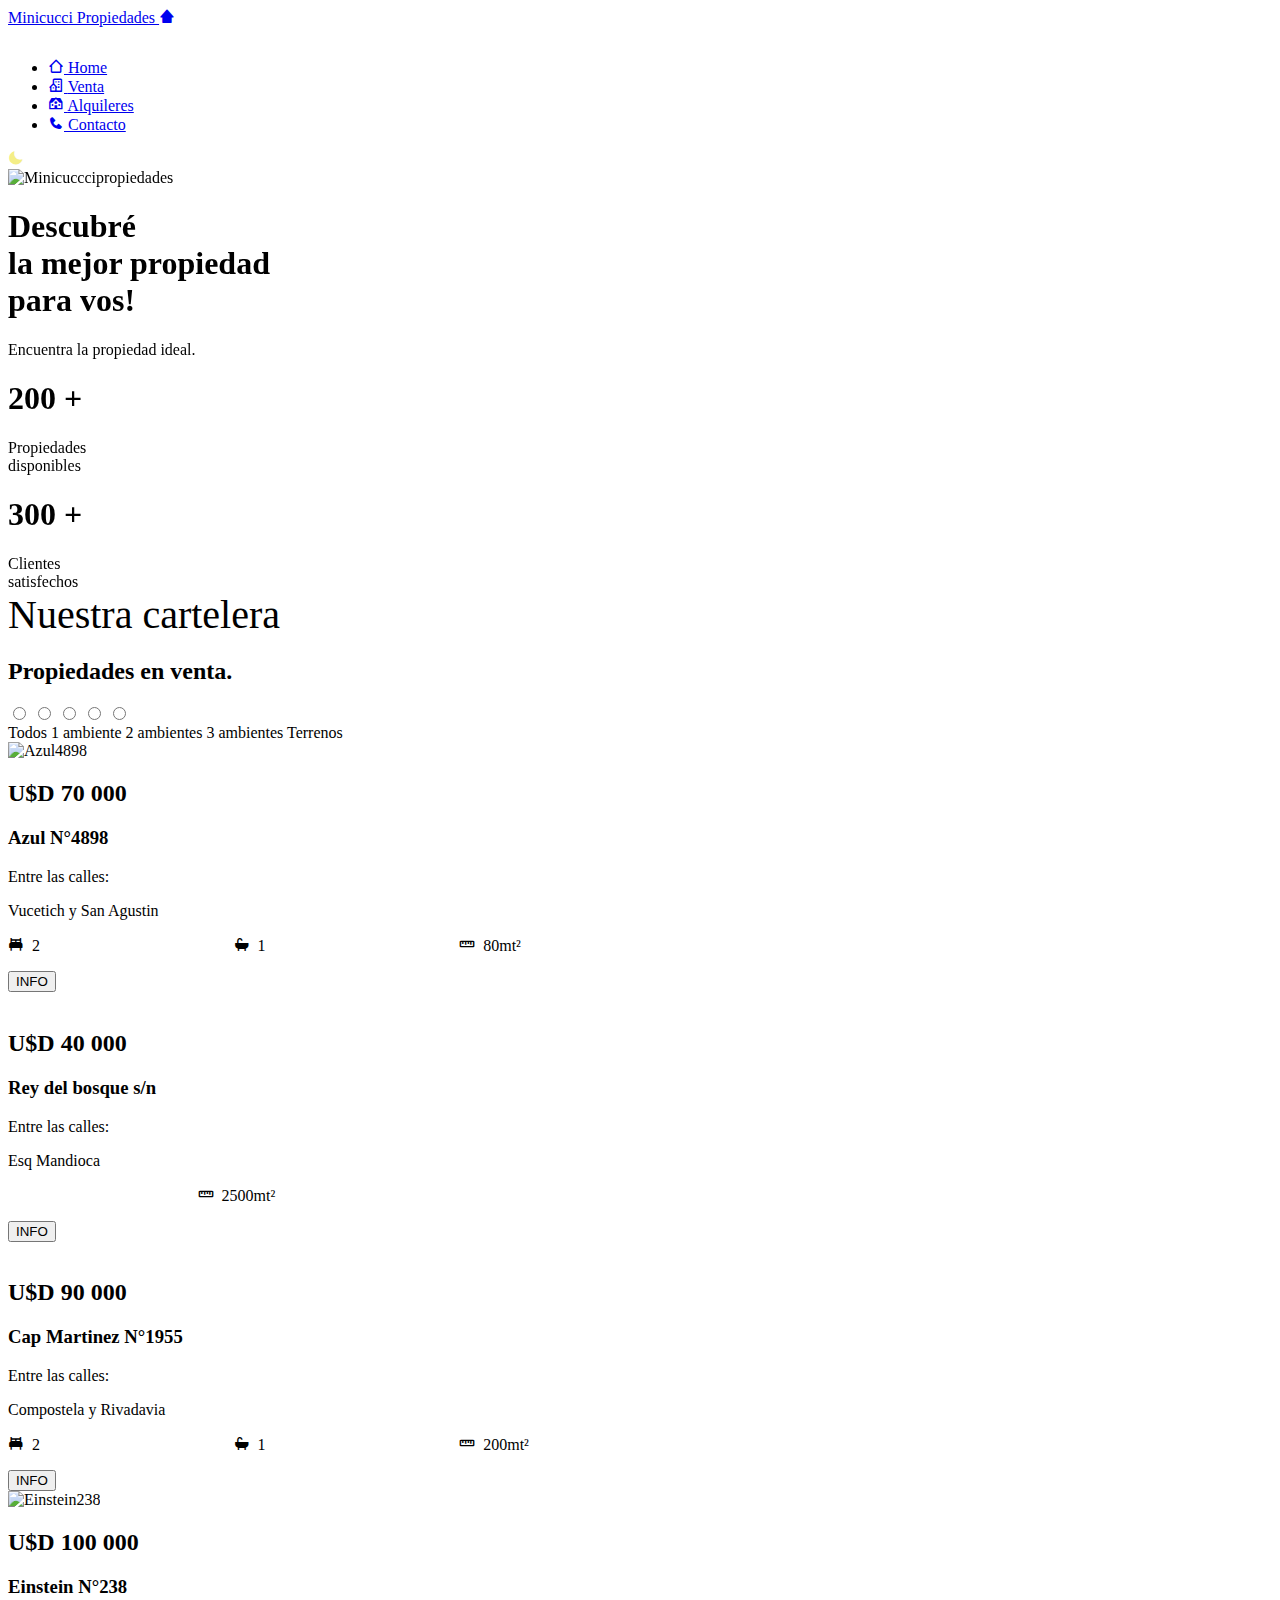
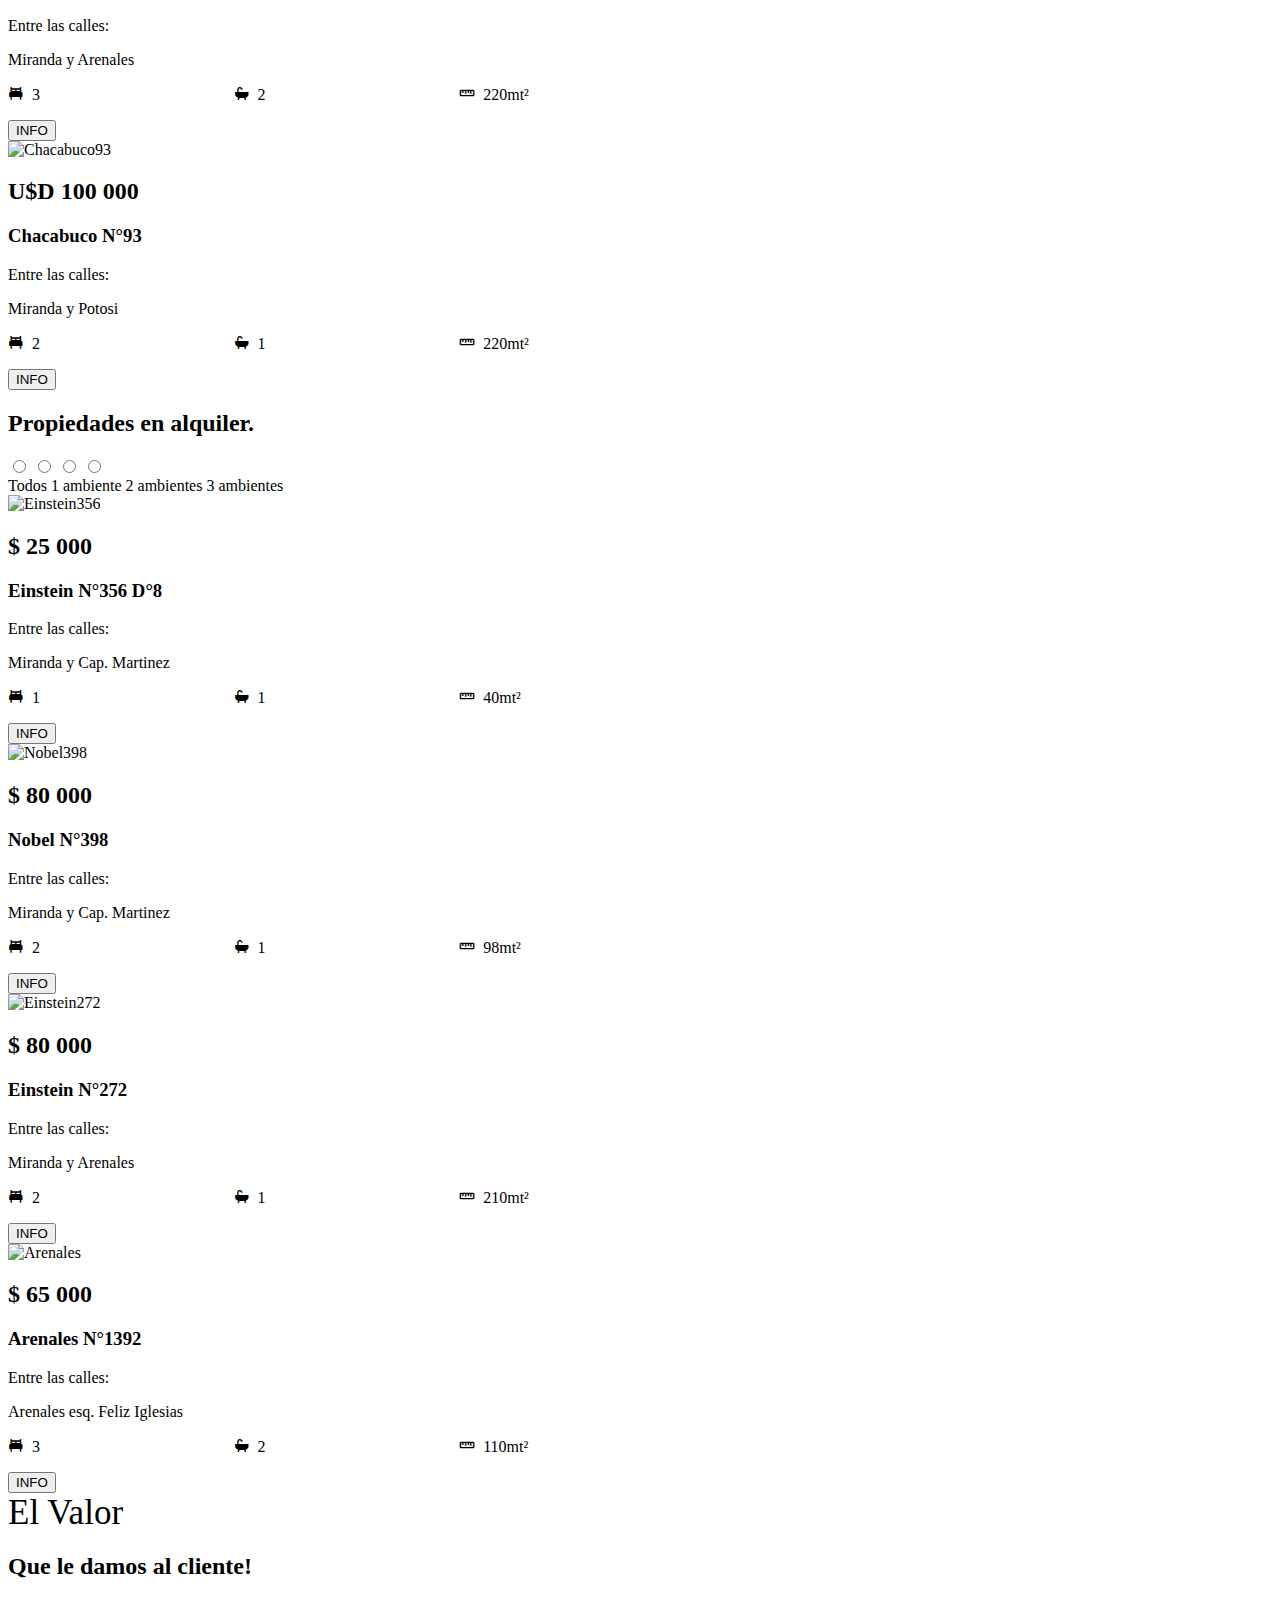
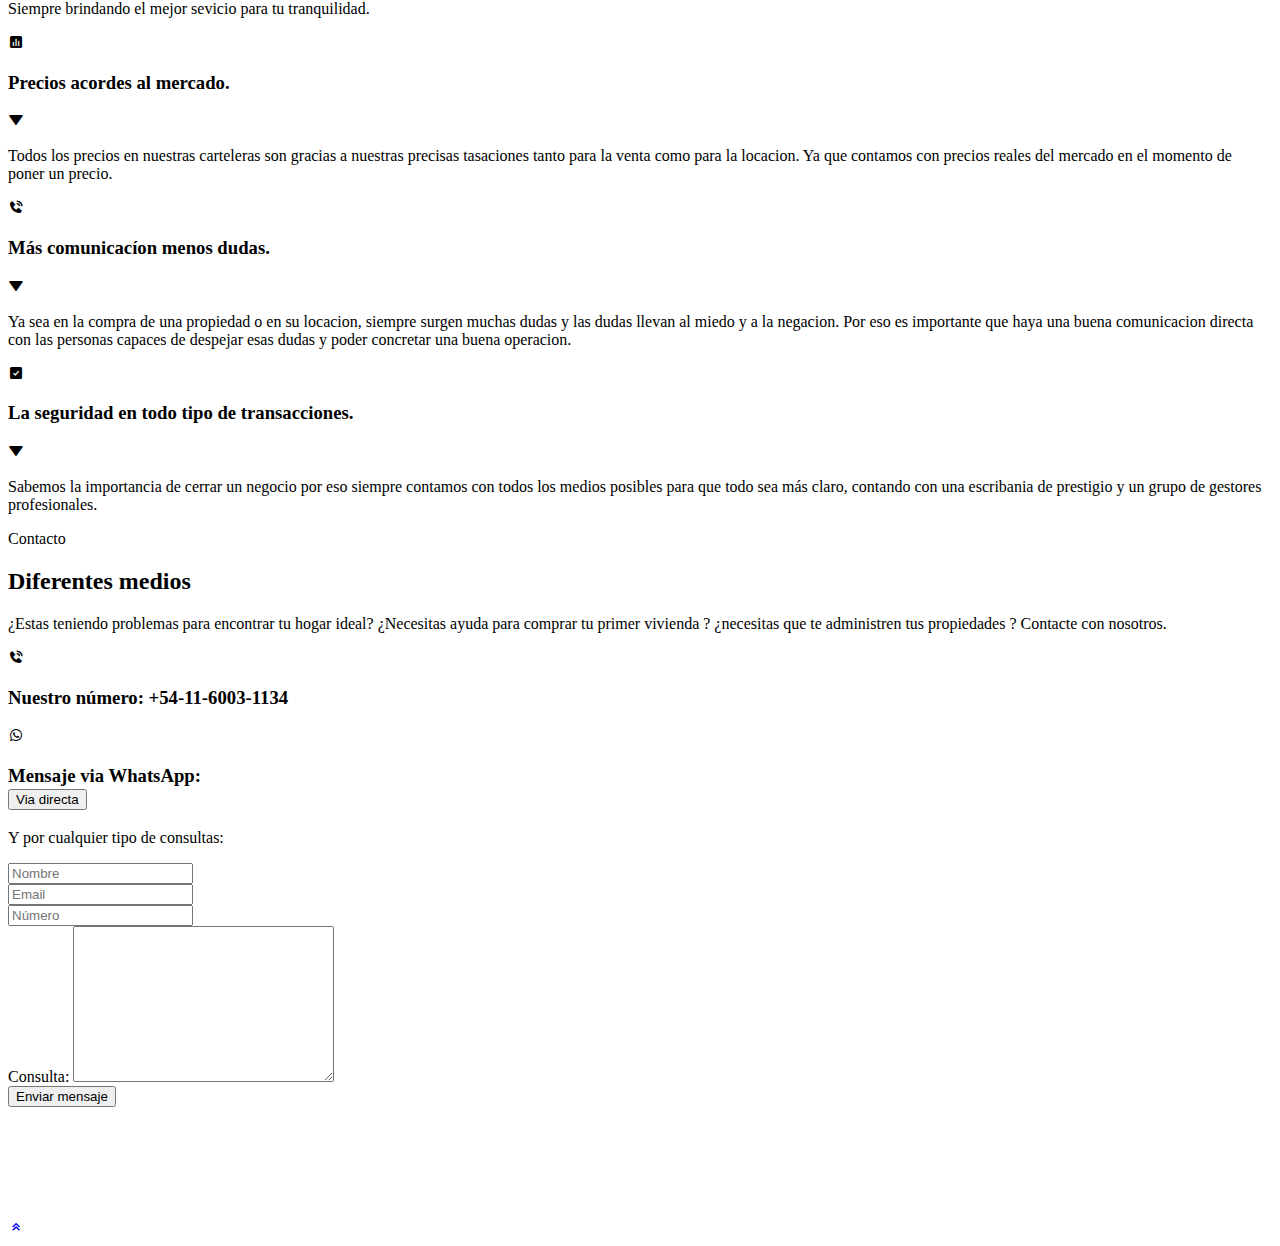
==== Minicucci Prop - WEB/assets/index.html @ b34cc7c4 "Elimanando archivos" ====
<!DOCTYPE html>
<html lang="en">

<head>
    <meta charset="UTF-8">
    <meta name="viewport" content="width=device-width, initial-scale=1.0">
    <link href="https://cdn.jsdelivr.net/npm/bootstrap@5.2.0/dist/css/bootstrap.min.css" rel="stylesheet"
        integrity="sha384-gH2yIJqKdNHPEq0n4Mqa/HGKIhSkIHeL5AyhkYV8i59U5AR6csBvApHHNl/vI1Bx" crossorigin="anonymous">
    <link rel="shortcut icon" href="img/favicon1.png" type="image/x-icon">
    <link href='https://unpkg.com/boxicons@2.1.2/css/boxicons.min.css' rel='stylesheet'>
    <link rel="stylesheet" href="/css/swiper-bundle.min.css">
    <link rel="stylesheet" href="/css/styles.css">
    <title>Minicucci Prop.</title>
    <link rel="stylesheet" href="/css/bootstrap.min.css">
    <script src="https://ajax.googleapis.com/ajax/libs/jquery/3.3.1/jquery.min.js"></script>
    <script src="https://cdnjs.cloudflare.com/ajax/libs/popper.js/1.14.6/umd/popper.min.js"></script>
    <script src="https://maxcdn.bootstrapcdn.com/bootstrap/4.2.1/js/bootstrap.min.js"></script>

</head>

<body>
    <div id="fb-root"></div>
    <script async defer crossorigin="anonymous" src="https://connect.facebook.net/es_ES/sdk.js#xfbml=1&version=v14.0"
        nonce="ntwF48kc"></script>


    <!--==================== HEADER ====================-->
    <header class="header" id="header">
        <nav class="nav container">
            <a href="#" class="nav__logo">
                Minicucci Propiedades <i class='bx bxs-home-alt-2'></i>
            </a>

            <div class="nav__menu">
                <ul class="nav__list" style="padding-top: 15px;">
                    <li class="nav__item">
                        <a href="#home" class="nav__link active-link">
                            <i class='bx bx-home-alt-2'></i>
                            <span>Home</span>
                        </a>
                    </li>
                    <li class="nav__item">
                        <a href="#venta" class="nav__link">
                            <i class='bx bx-building-house'></i>
                            <span>Venta</span>
                        </a>
                    </li>
                    <li class="nav__item">
                        <a href="#alq" class="nav__link">
                            <i class='bx bxs-institution'></i>
                            <span>Alquileres</span>
                        </a>
                    </li>
                    <li class="nav__item">
                        <a href="#contact" class="nav__link">
                            <i class='bx bxs-phone'></i>
                            <span>Contacto</span>
                        </a>
                    </li>
                </ul>
            </div>
            <i class='bx bxs-moon change-theme' style='color:#f4ee87' id="theme-button"></i>
        </nav>

    </header>

    <main class="main">
        <!--==================== HOME ====================-->
        <section class="home section" id="home">
            <div class="home__container container grid">

                <div class="home__data">
                    <div class="home__images" style="top: 14,5%; left: 11%">

                        <div class="home__imge">
                            <img src="/img/NEM1.png" width="400px" alt="Minicucccipropiedades">
                        </div>
                    </div>
                    <h1 class="home__title">
                        Descubré <br> la mejor propiedad <br> para <span>vos</span>!
                    </h1>
                    <p class="home__description">
                        Encuentra la propiedad ideal.
                    </p>


                    <div class="home__value">
                        <div>
                            <h1 class="home__value-number">
                                200 <span>+</span>
                            </h1>
                            <span class="home__value-description">
                                Propiedades <br> disponibles
                            </span>
                        </div>
                        <div>
                            <h1 class="home__value-number">
                                300 <span>+</span>
                            </h1>
                            <span class="home__value-description">
                                Clientes <br> satisfechos
                            </span>

                        </div>
                    </div>
                </div>


            </div>
        </section>


        <section class="popular section" id="venta">
            <div class="container">
                <span class="section__subtitle" style="font-size: 40px"> Nuestra cartelera</span>
                <h2 class="section__title">
                    Propiedades en venta<span>.</span>
                </h2>

                <div class="venta-post">
                    <input type="radio" id="TODOS" name="categorias" value="TODOS">
                    <input type="radio" id="1amb" name="categorias" value="1ambiente">
                    <input type="radio" id="2amb" name="categorias" value="2ambientes">
                    <input type="radio" id="3amb" name="categorias" value="3ambientes">
                    <input type="radio" id="terrenos" name="categorias" value="terrenos">

                    <div class="venta-category">
                        <label class="btn-label" for="TODOS">Todos</label>
                        <label class="btn-label" for="1amb">1 ambiente</label>
                        <label class="btn-label" for="2amb">2 ambientes</label>
                        <label class="btn-label" for="3amb">3 ambientes</label>
                        <label class="btn-label" for="terrenos">Terrenos</label>
                    </div>


                    <div class="venta">

                        <div class="post" data-category="3amb">

                            <img src="/img/Ventas/Carlos duplex/Carlos - frontal.jpeg" class="popular__img"
                                alt="Azul4898">

                            <div class="popular__data">


                                <h2 class="popular__price">
                                    <span>U$D</span> 70 000
                                </h2>
                                <h3 class="popular__title">
                                    Azul N°4898
                                </h3>
                                <p>Entre las calles:</p>
                                <p> Vucetich y San Agustin
                                </p>
                                <p><i class='bx bxs-bed'> 2</i>
                                    <i class='bx bxs-bath' style="margin-left: 15%"> 1</i>
                                    <i class='bx bx-ruler' style="margin-left: 15%"> 80mt²</i>
                                </p>
                                <a href="Azul4898.html"><button>INFO</button></a>
                            </div>
                        </div>

                        <div class="post" data-category="terrenos">

                            <img src="/img/Ventas/Terreno.png" class="popular__img" alt="">

                            <div class="popular__data">


                                <h2 class="popular__price">
                                    <span>U$D</span> 40 000
                                </h2>
                                <h3 class="popular__title">
                                    Rey del bosque s/n
                                </h3>
                                <p>Entre las calles:</p>
                                <p> Esq Mandioca</p>
                                <p>
                                    <i class='bx bx-ruler' style="margin-left: 15%"> 2500mt²</i>
                                </p>
                                <a href="Terreno.html"><button>INFO</button></a>
                            </div>

                        </div>

                        <div class="post" data-category="3amb">

                            <img src="/img/Ventas/Casa fd/propiedadfd.jpeg" class="popular__img" alt="">

                            <div class="popular__data">


                                <h2 class="popular__price">
                                    <span>U$D</span> 90 000
                                </h2>
                                <h3 class="popular__title">
                                    Cap Martinez N°1955
                                </h3>
                                <p>Entre las calles:</p>
                                <p>Compostela y Rivadavia</p>
                                <p><i class='bx bxs-bed'> 2</i>
                                    <i class='bx bxs-bath' style="margin-left: 15%"> 1</i>
                                    <i class='bx bx-ruler' style="margin-left: 15%"> 200mt²</i>
                                </p>
                                <a href="Martinez1955.html"><button>INFO</button></a>
                            </div>

                        </div>

                        <div class="post" data-category="3amb">

                            <img src="/img/Ventas/Casa Scicilliano/Casa Einst - frontal.jpeg" class="popular__img"
                                alt="Einstein238">

                            <div class="popular__data">


                                <h2 class="popular__price">
                                    <span>U$D</span> 100 000
                                </h2>
                                <h3 class="popular__title">
                                    Einstein N°238
                                </h3>
                                <p>Entre las calles:</p>
                                <p>Miranda y Arenales </p>
                                <p><i class='bx bxs-bed'> 3</i>
                                    <i class='bx bxs-bath' style="margin-left: 15%"> 2</i>
                                    <i class='bx bx-ruler' style="margin-left: 15%"> 220mt²</i>
                                </p>
                                <a href="Einstein238.html"><button>INFO</button></a>
                            </div>
                        </div>

                        <div class="post" data-category="3amb">

                            <img src="/img/Ventas/Niqui casa - copia/niqifrente.jpg" class="popular__img"
                                alt="Chacabuco93">

                            <div class="popular__data">


                                <h2 class="popular__price">
                                    <span>U$D</span> 100 000
                                </h2>
                                <h3 class="popular__title">
                                    Chacabuco N°93
                                </h3>
                                <p>Entre las calles:</p>
                                <p>Miranda y Potosi</p>
                                <p><i class='bx bxs-bed'> 2</i>
                                    <i class='bx bxs-bath' style="margin-left: 15%"> 1</i>
                                    <i class='bx bx-ruler' style="margin-left: 15%"> 220mt²</i>
                                </p>
                                <a href="Chacabuco93.html"><button>INFO</button></a>
                            </div>

                        </div>
                    </div>
        </section>

        <section class="popular section" id="alq">
            <div class="container">
                <h2 class="section__title">
                    Propiedades en alquiler<span>.</span>
                </h2>

                <div class="alquiler-post">
                    <input type="radio" id="ALL" name="categorias" value="ALL">
                    <input type="radio" id="1amba" name="categorias" value="1ambientea">
                    <input type="radio" id="2amba" name="categorias" value="2ambientesa">
                    <input type="radio" id="3amba" name="categorias" value="3ambientesa">

                    <div class="alquiler-category">
                        <label class="btn-label" for="ALL">Todos</label>
                        <label class="btn-label" for="1amba">1 ambiente</label>
                        <label class="btn-label" for="2amba">2 ambientes</label>
                        <label class="btn-label" for="3amba">3 ambientes</label>
                    </div>


                    <div class="alquiler">

                        <div class="post" data-category="2amba">

                            <img src="/img/Alquileres/Dept hugo/Frontal.jpeg" class="popular__img" alt="Einstein356">

                            <div class="popular__data">

                                <h2 class="popular__price">
                                    <span>$</span> 25 000
                                </h2>
                                <h3 class="popular__title">
                                    Einstein N°356 D°8
                                </h3>
                                <p>Entre las calles:</p>
                                <p>Miranda y Cap. Martinez
                                </p>
                                <p><i class='bx bxs-bed'> 1</i>
                                    <i class='bx bxs-bath' style="margin-left: 15%"> 1</i>
                                    <i class='bx bx-ruler' style="margin-left: 15%"> 40mt²</i>
                                </p>
                                <a href="Einstein3569.html"><button>INFO</button></a>
                            </div>
                        </div>

                        <div class="post" data-category="3amba">

                            <img src="/img/Alquileres/Casa abuelo/Casa abuelo - patio1.jpeg" class="popular__img"
                                alt="Nobel398">

                            <div class="popular__data">


                                <h2 class="popular__price">
                                    <span>$</span> 80 000
                                </h2>
                                <h3 class="popular__title">
                                    Nobel N°398
                                </h3>
                                <p>Entre las calles:</p>
                                <p>Miranda y Cap. Martinez
                                </p>
                                <p><i class='bx bxs-bed'> 2</i>
                                    <i class='bx bxs-bath' style="margin-left: 15%"> 1</i>
                                    <i class='bx bx-ruler' style="margin-left: 15%"> 98mt²</i>
                                </p>
                                <a href="Nobel398.html"><button>INFO</button></a>
                            </div>

                        </div>

                        <div class="post" data-category="3amba">

                            <img src="/img/Alquileres/Casa Magda/Frontal.jpeg" class="popular__img" alt="Einstein272">

                            <div class="popular__data">


                                <h2 class="popular__price">
                                    <span>$</span> 80 000
                                </h2>
                                <h3 class="popular__title">
                                    Einstein N°272
                                </h3>
                                <p>Entre las calles:</p>
                                <p>Miranda y Arenales
                                </p>
                                <p><i class='bx bxs-bed'> 2</i>
                                    <i class='bx bxs-bath' style="margin-left: 15%"> 1</i>
                                    <i class='bx bx-ruler' style="margin-left: 15%"> 210mt²</i>
                                </p>
                                <a href="Einstein272.html"><button>INFO</button></a>
                            </div>
                        </div>

                        <div class="post" data-category="3amba">

                            <img src="/img/Alquileres/Casa Arenales/casa arenales - frontal.jpeg" class="popular__img"
                                alt="Arenales">

                            <div class="popular__data">


                                <h2 class="popular__price">
                                    <span>$</span> 65 000
                                </h2>
                                <h3 class="popular__title">
                                    Arenales N°1392
                                </h3>
                                <p>Entre las calles:</p>
                                <p>Arenales esq. Feliz Iglesias
                                </p>
                                <p><i class='bx bxs-bed'> 3</i>
                                    <i class='bx bxs-bath' style="margin-left: 15%"> 2</i>
                                    <i class='bx bx-ruler' style="margin-left: 15%"> 110mt²</i>
                                </p>
                                <a href="Arenales1398.html"><button>INFO</button></a>
                            </div>

                        </div>
                    </div>
                    <!--==================== VALUE ====================-->
                    <section class="value section" id="value">
                        <div class="value__container container grid">
                            <div class="value__content">
                                <div class="value_data">
                                    <span class="section__subtitle" style="font-size: 35px">El Valor</span>
                                    <h2 class="section__title">
                                        Que le damos al cliente<span>!</span>
                                    </h2>
                                    <p class="value__description">
                                        Siempre brindando el mejor sevicio para tu tranquilidad.
                                    </p>
                                </div>


                                <div class="value__accordion">
                                    <div class="value__accordion-item">
                                        <header class="value__accordion-header">
                                            <i class='bx bxs-bar-chart-square value__accordion-icon'></i>
                                            <h3 class="value__accordion-title">
                                                Precios acordes al mercado.
                                            </h3>
                                            <div class="value__accordion-arrow">
                                                <i class='bx bxs-down-arrow'></i>
                                            </div>
                                        </header>
                                        <div class="value__accordion-content">
                                            <p class="value__accordion-description">
                                                Todos los precios en nuestras carteleras son gracias a
                                                nuestras precisas
                                                tasaciones
                                                tanto para la venta como para la locacion.
                                                Ya que contamos con precios reales del mercado en el momento
                                                de poner un
                                                precio.
                                            </p>
                                        </div>
                                    </div>



                                    <div class="value__accordion-item">
                                        <header class="value__accordion-header">
                                            <i class='bx bxs-phone-call value__accordion-icon'></i>
                                            <h3 class="value__accordion-title">
                                                Más comunicacíon menos dudas.
                                            </h3>
                                            <div class="value__accordion-arrow">
                                                <i class='bx bxs-down-arrow'></i>
                                            </div>
                                        </header>
                                        <div class="value__accordion-content">
                                            <p class="value__accordion-description">
                                                Ya sea en la compra de una propiedad o en su locacion,
                                                siempre surgen muchas dudas y las dudas llevan al miedo y a
                                                la negacion.
                                                Por eso es importante que haya una buena comunicacion
                                                directa con las
                                                personas
                                                capaces
                                                de despejar esas dudas y poder concretar una buena
                                                operacion.
                                            </p>
                                        </div>
                                    </div>



                                    <div class="value__accordion-item">
                                        <header class="value__accordion-header">
                                            <i class='bx bxs-check-square value__accordion-icon'></i>
                                            <h3 class="value__accordion-title">
                                                La seguridad en todo tipo de transacciones.
                                            </h3>
                                            <div class="value__accordion-arrow">
                                                <i class='bx bxs-down-arrow'></i>
                                            </div>
                                        </header>
                                        <div class="value__accordion-content">
                                            <p class="value__accordion-description">
                                                Sabemos la importancia de cerrar un negocio por eso siempre
                                                contamos
                                                con todos los medios posibles para que todo sea más claro,
                                                contando con
                                                una
                                                escribania de prestigio y un grupo de gestores
                                                profesionales.
                                            </p>
                                        </div>
                                    </div>
                                </div>
                            </div>
                        </div>
                </div>
        </section>


        <!--==================== CONTACTO ====================-->
        <section class="contact section" id="contact">
            <div class="contact__container container grid">
                <div class="contact__content">
                    <div class="contact__data">
                        <span class="section__subtitle">Contacto</span>
                        <h2 class="section__title">
                            Diferentes medios
                        </h2>
                        <p class="contact_description">
                            ¿Estas teniendo problemas para encontrar tu hogar ideal?
                            ¿Necesitas ayuda para comprar tu primer vivienda ?
                            ¿necesitas que te administren tus propiedades ?
                            <span class="contactus">Contacte con nosotros.</span>
                        </p>
                    </div>

                    <div class="contact__card-box">
                        <div class="contact__card-info">
                            <i class='bx bxs-phone-call'></i>

                            <h3 class="contact__card-title">
                                Nuestro número: +54-11-6003-1134
                            </h3>
                            </p>
                            <i class='bx bxl-whatsapp'></i>

                            <h3 class="contact__card-title">
                                Mensaje via WhatsApp:
                                <form action="https://chatwith.io/es/s/minicucci-propiedades">
                                    <input type="submit" value="Via directa" class="contact__card-wzp" />
                                </form>
                            </h3>

                        </div>


                        <div class="container py-5">
                            <p>Y por cualquier tipo de consultas:</p>

                            <div class="row py-5">
                                <div class="col-lg-8">
                                    <form action="https://formsubmit.co/nicolasminicucci@hotmail.com" method="POST"
                                        id="my_form" />
                                    <div class="row">
                                        <div class="col-lg-4">
                                            <input type="text" placeholder="Nombre" name="nombre"
                                                class="form-control bg-light " required
                                                aria-label="Sizing example input"
                                                aria-describedby="inputGroup-sizing-sm">
                                        </div>
                                        <div class="col-lg-4">
                                            <input type="email" name="email" class="form-control bg-light"
                                                placeholder="Email" required aria-label="Sizing example input"
                                                aria-describedby="inputGroup-sizing-sm">
                                        </div>
                                        <div class="col-lg-4">
                                            <input type="text" placeholder="Número" name="numero"
                                                class="form-control bg-light" required aria-label="Sizing example input"
                                                aria-describedby="inputGroup-sizing-sm">
                                        </div>
                                    </div>
                                    <div class="form-row py-3">
                                        <div class="col-lg-12">
                                            <label for="">Consulta:</label>
                                            <textarea name="textarea" class="form-control bg-light p-4" id="" cols="30"
                                                rows="10" required></textarea>
                                        </div>

                                    </div>
                                    <div class="form-row text-center justify-content-center">
                                        <button type="submit" id="nextStep" class="btn1 mt-5">Enviar
                                            mensaje</button>
                                    </div>
                                    <input type="hidden" name="_captcha" value="false">
                                    <input type="hidden" name="_next" value="http://127.0.0.1:5500/">
                                    </form>
                                </div>
                            </div>
                        </div>
                    </div>
                </div>
        </section>
        </section>
    </main>
    <!--==================== FOOTER ====================-->
    <footer class="footer section">
        <div class="footer__container container grid">
            <div>
                <a href="#" style="color: white" class="footer__logo">
                    Minicucccipropiedades <i class='bx bxs-home-alt-2'></i>
                </a>
                <p class="footer__description">
                    Nicolás Minicucci. C.S.M. N°2643 - José C. Paz - Einstein 245 D°1
                </p>
            </div>
            <div>
                <h3 class="footer__title" style="color: white">
                    Siguenos
                </h3>
                <div class="fb-like" data-href="https://www.facebook.com/Minicucccipropiedades" data-width="100"
                    data-layout="button" data-action="like" data-size="small" data-share="true"></div>
            </div>

        </div>
    </footer>


    <!--========== SCROLL UP ==========-->
    <a href="#" class="scrollup" id="scroll-up">
        <i class='bx bx-chevrons-up'></i>
    </a>
    <!--========== BOOTSTRAP ==========-->
    <script src="https://cdn.jsdelivr.net/npm/bootstrap@5.2.0/dist/js/bootstrap.bundle.min.js"
        integrity="sha384-A3rJD856KowSb7dwlZdYEkO39Gagi7vIsF0jrRAoQmDKKtQBHUuLZ9AsSv4jD4Xa"
        crossorigin="anonymous"></script>
    <script src="https://cdn.jsdelivr.net/npm/@popperjs/core@2.11.5/dist/umd/popper.min.js"
        integrity="sha384-Xe+8cL9oJa6tN/veChSP7q+mnSPaj5Bcu9mPX5F5xIGE0DVittaqT5lorf0EI7Vk"
        crossorigin="anonymous"></script>
    <script src="https://cdn.jsdelivr.net/npm/bootstrap@5.2.0/dist/js/bootstrap.min.js"
        integrity="sha384-ODmDIVzN+pFdexxHEHFBQH3/9/vQ9uori45z4JjnFsRydbmQbmL5t1tQ0culUzyK"
        crossorigin="anonymous"></script>
    <script src="https://cdn.jsdelivr.net/npm/swiper/swiper-bundle.min.js"></script>


    <!--=============== SCROLLREVEAL ===============-->
    <script src="js/scrollreveal.min.js"></script>

    <!--=============== SWIPER JS ===============-->
    <script src="/js/swiper-bundle.min.js"></script>

    <!--=============== MAIN JS ===============-->
    <script src="js/main.js"></script>

</body>

</html>
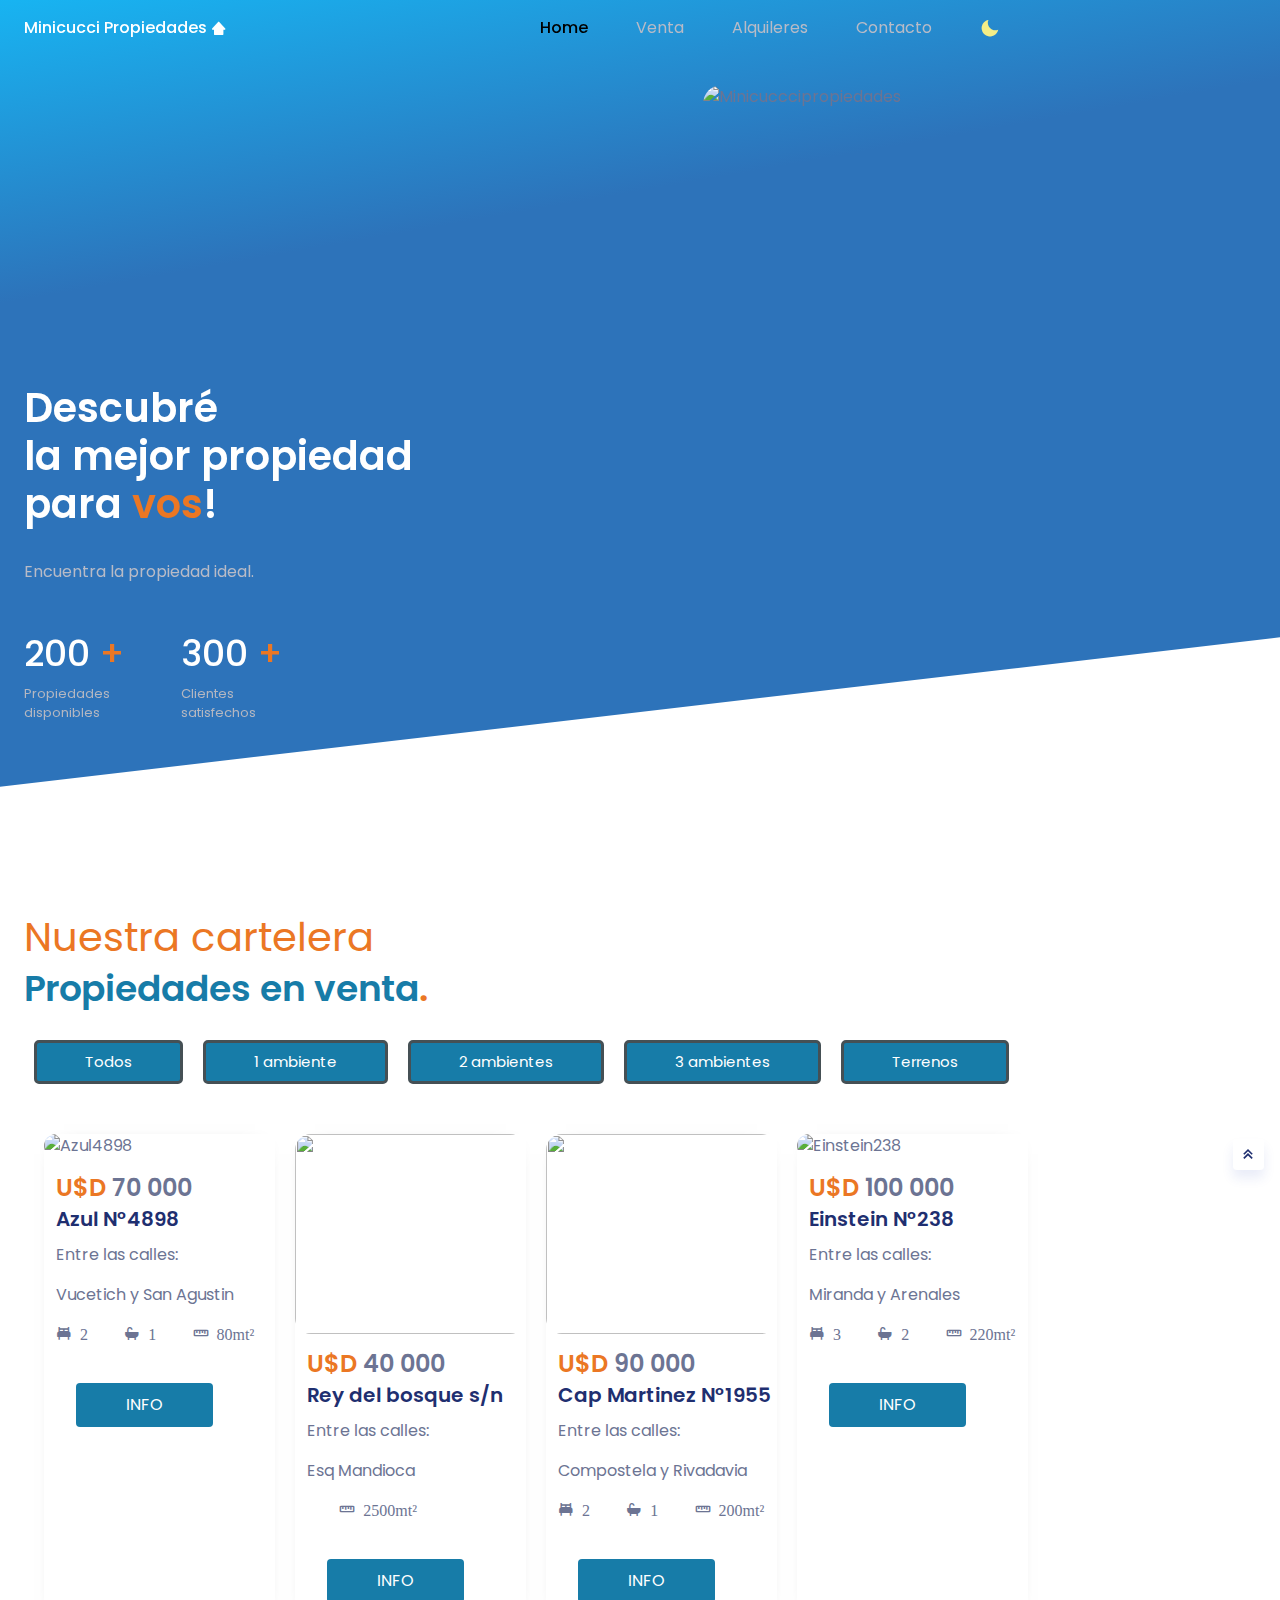
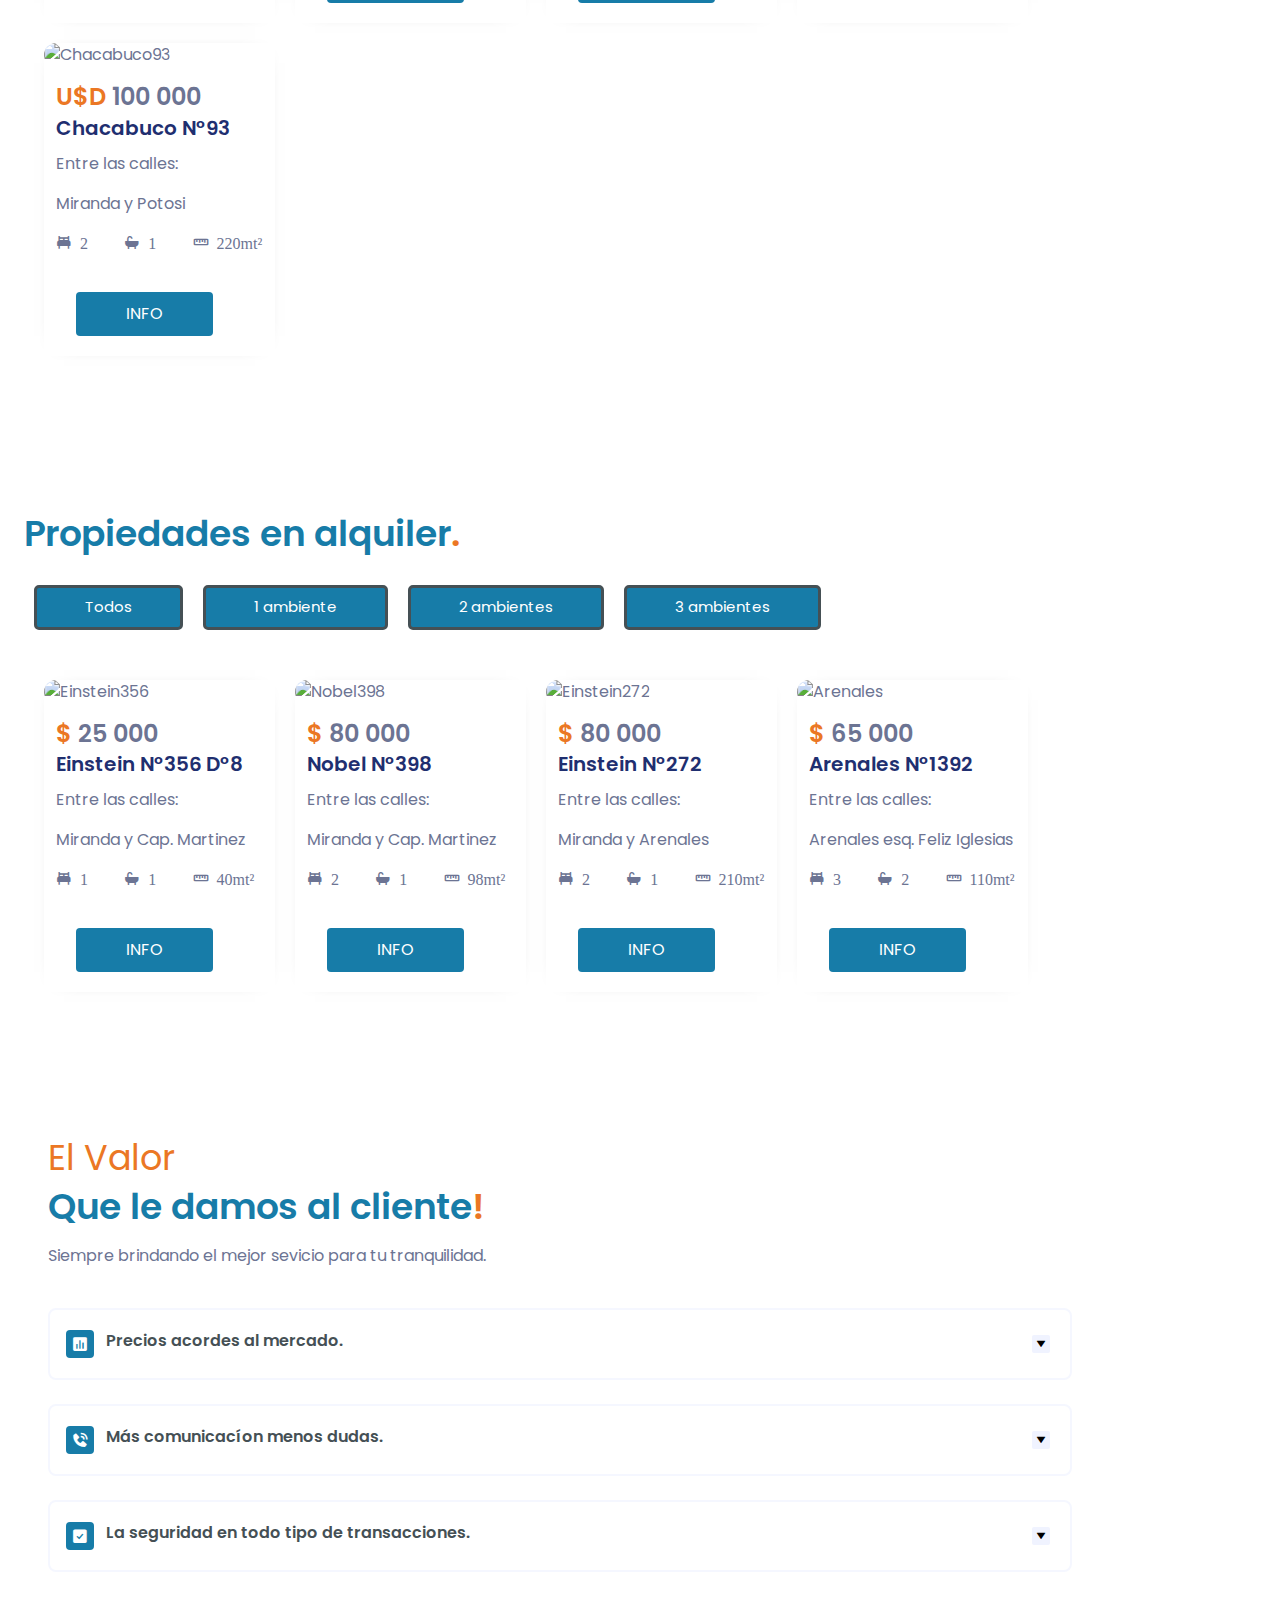
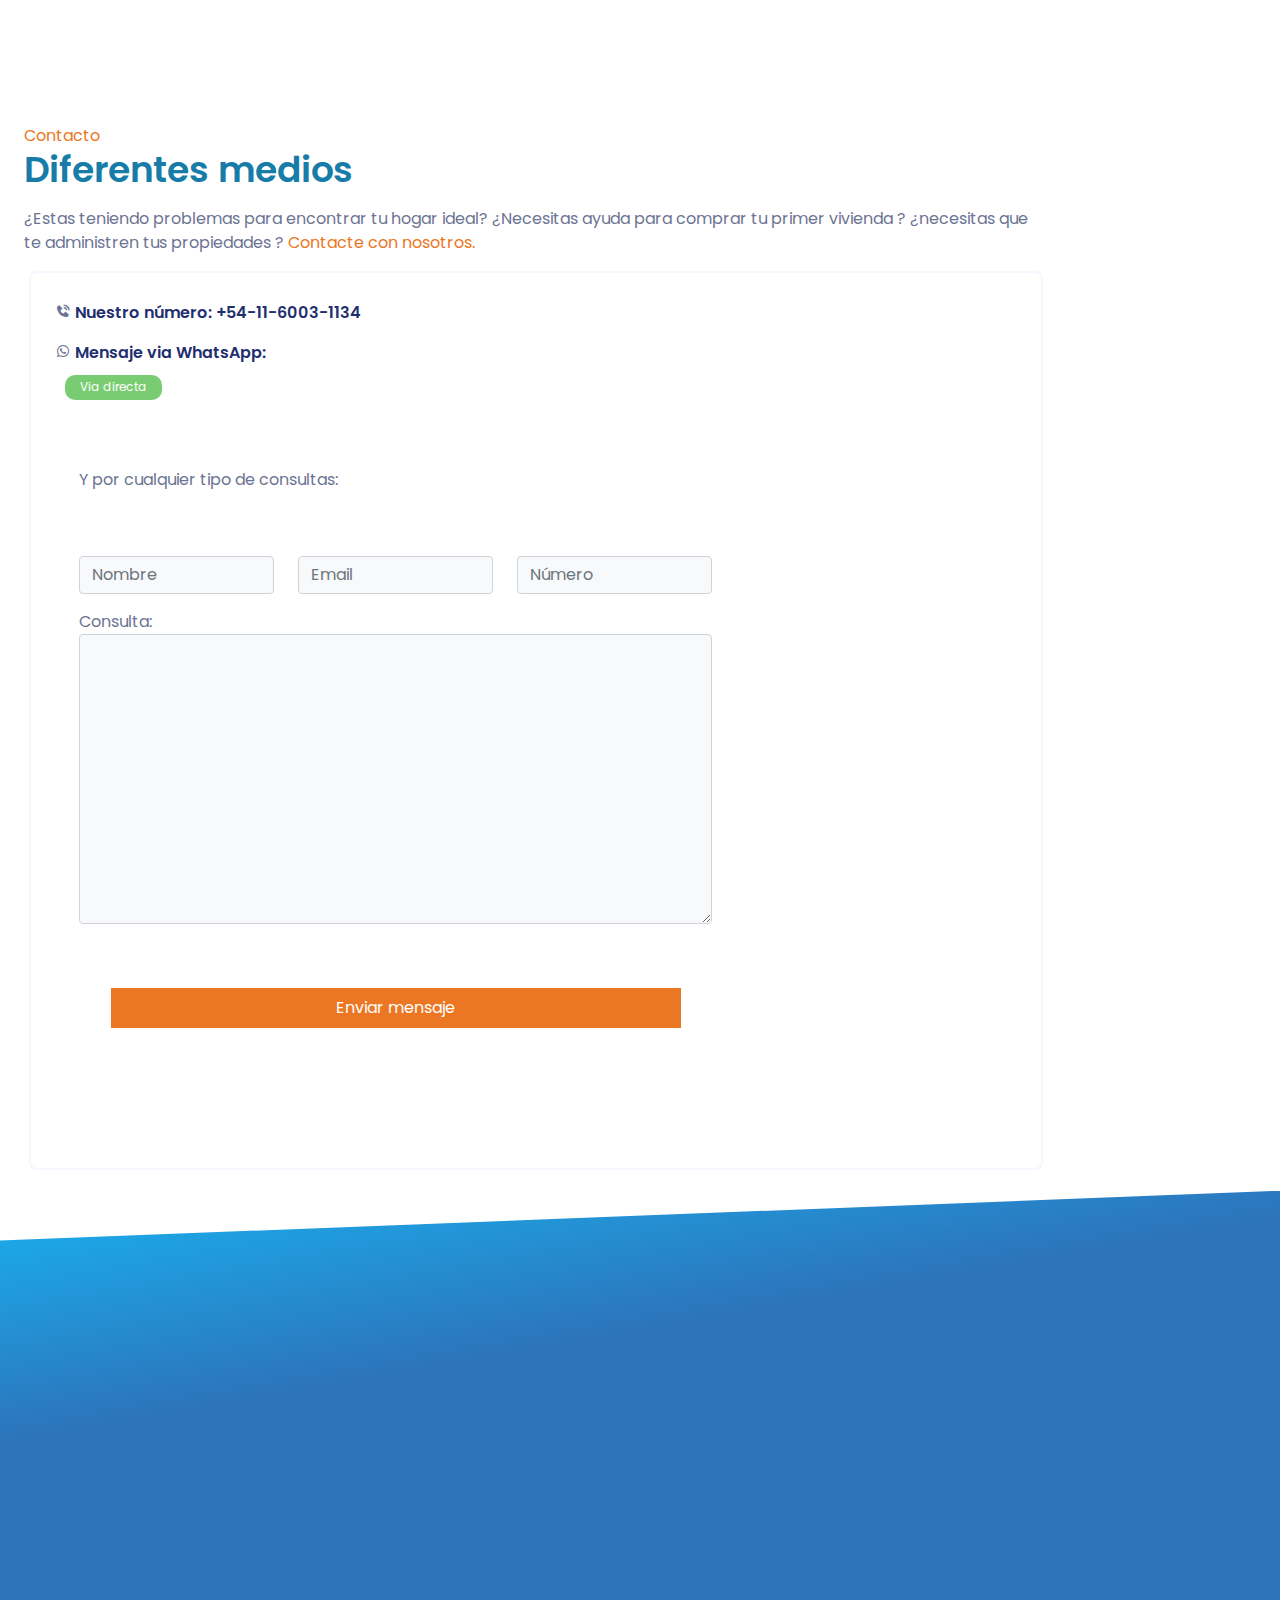
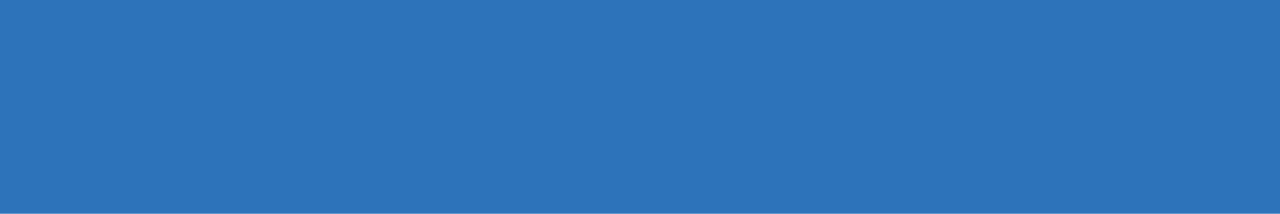
==== commit 9b45ca28: "Update index.html" ====
--- a/Minicucci Prop - WEB/assets/index.html
+++ b/Minicucci Prop - WEB/assets/index.html
@@ -8,10 +8,10 @@
         integrity="sha384-gH2yIJqKdNHPEq0n4Mqa/HGKIhSkIHeL5AyhkYV8i59U5AR6csBvApHHNl/vI1Bx" crossorigin="anonymous">
     <link rel="shortcut icon" href="img/favicon1.png" type="image/x-icon">
     <link href='https://unpkg.com/boxicons@2.1.2/css/boxicons.min.css' rel='stylesheet'>
-    <link rel="stylesheet" href="/css/swiper-bundle.min.css">
-    <link rel="stylesheet" href="/css/styles.css">
+    <link rel="stylesheet" href="../assets/css/swiper-bundle.min.css">
+    <link rel="stylesheet" href="../assets/css/styles.css">
     <title>Minicucci Prop.</title>
-    <link rel="stylesheet" href="/css/bootstrap.min.css">
+    <link rel="stylesheet" href="../assets/css/bootstrap.min.css">
     <script src="https://ajax.googleapis.com/ajax/libs/jquery/3.3.1/jquery.min.js"></script>
     <script src="https://cdnjs.cloudflare.com/ajax/libs/popper.js/1.14.6/umd/popper.min.js"></script>
     <script src="https://maxcdn.bootstrapcdn.com/bootstrap/4.2.1/js/bootstrap.min.js"></script>
@@ -612,4 +612,4 @@
 
 </body>
 
-</html>+</html>
--- a/Minicucci Prop - WEB/assets/css/styles.css
+++ b/Minicucci Prop - WEB/assets/css/styles.css
@@ -0,0 +1,1729 @@
+/*=============== GOOGLE FONTS ===============*/
+@import url("https://fonts.googleapis.com/css2?family=Poppins:wght@400;500;600&display=swap");
+link
+/*=============== VARIABLES CSS ===============*/
+:root {
+  --header-height: 3.5rem;
+
+  /*========== Colors ==========*/
+  /*Color mode HSL(hue, saturation, lightness)*/
+  --first-color: hsl(228, 66%, 53%);
+  --first-color-alt: hsl(228, 66%, 47%);
+  --first-color-light: hsl(228, 62%, 59%);
+  --first-color-lighten: hsl(228, 100%, 97%);
+  --second-color: hsl(25, 83%, 53%);
+  --title-color: hsl(228, 57%, 28%);
+  --text-color: hsl(228, 15%, 50%);
+  --text-color-light: hsl(228, 12%, 75%);
+  --border-color: hsl(228, 99%, 98%);
+  --body-color: #fff;
+  --container-color: #fff;
+
+  /*========== Font and typography ==========*/
+  /*.5rem = 8px | 1rem = 16px ...*/
+  --body-font: 'Poppins', sans-serif;
+  --biggest-font-size: 2.25rem;
+  --h1-font-size: 1.5rem;
+  --h2-font-size: 1.25rem;
+  --h3-font-size: 1rem;
+  --normal-font-size: .938rem;
+  --small-font-size: .813rem;
+  --smaller-font-size: .75rem;
+
+  /*========== Font weight ==========*/
+  --font-medium: 500;
+  --font-semi-bold: 600;
+
+  /*========== z index ==========*/
+  --z-tooltip: 10;
+  --z-fixed: 100;
+}
+
+/* Tipografia responsive */
+@media screen and (min-width: 1024px) {
+  :root {
+    --biggest-font-size: 4rem;
+    --h1-font-size: 2.25rem;
+    --h2-font-size: 1.5rem;
+    --h3-font-size: 1.25rem;
+    --normal-font-size: 1rem;
+    --small-font-size: .875rem;
+    --smaller-font-size: .813rem;
+  }
+}
+
+/*=============== BASE ===============*/
+* {
+  box-sizing: border-box;
+  padding: 0;
+  margin: 0;
+}
+
+html {
+  scroll-behavior: smooth;
+}
+
+body {
+  font-family: var(--body-font);
+  font-size: var(--normal-font-size);
+  background-color: var(--body-color);
+  color: var(--text-color);
+  transition: .3s; /* For animation dark mode */
+}
+
+h1, h2, h3 {
+  color: var(--title-color);
+  font-weight: var(--font-semi-bold);
+}
+
+ul {
+  list-style: none;
+}
+
+a {
+  text-decoration: none;
+}
+
+img {
+  max-width: 100%;
+  height: auto;
+}
+
+input,
+button {
+  font-family: var(--body-font);
+  outline: none;
+  border: none;
+}
+
+/*=============== THEME ===============*/
+.change-theme{
+  font-size: 1.25rem;
+  color: #fff;
+  cursor: pointer;
+  transition: .3s;
+}
+
+/*========== Variables Dark theme ==========*/
+body.dark-theme{
+  --first-color: hsl(228, 66%, 62%);
+  --second-color: hsl(25, 57%, 54%);
+  --title-color: hsl(228, 8%, 95%);
+  --text-color: hsl(228, 8%, 70%);
+  --border-color: hsl(228, 16%, 14%);
+  --body-color: hsl(228, 12%, 8%);
+  --container-color:  hsl(228, 16%, 12%);
+}
+
+/*=============== REUSABLE CSS CLASSES ===============*/
+.container {
+  max-width: 1024px;
+  margin-left: 1.5rem;
+  --bs-gutter-x: 0rem !important;
+}
+
+.grid {
+  display: grid;
+  row-gap: 50px;
+  grid-column-start: 1;
+  grid-column-end: 2;
+}
+
+.section {
+  padding: 4.5rem 0 2rem;
+}
+
+.section__title {
+  color: #177ca8;
+  font-size: var(--h2-font-size);
+  margin-bottom: 1rem;
+}
+
+.section__title span {
+  color: var(--second-color);
+}
+
+.section__subtitle {
+  display: block;
+  font-size: var(--small-font-size);
+  color: var(--second-color);
+}
+
+.main {
+  overflow: hidden; /* For the animations ScrollReveal*/
+}
+
+/*=============== HEADER & NAV ===============*/
+.header{
+  position: fixed;
+  top: 0;
+  left: 0;
+  width: 100%;
+  background-color: transparent;
+  z-index: var(--z-fixed);
+  transition: .4s;
+}
+.nav{
+  height: var(--header-height);
+  display: flex;
+  justify-content: space-between;
+  align-items: center;
+}
+
+.nav__logo{
+ color: #fff;
+ display: inline-flex;
+ align-items: center;
+ column-gap: .25rem;
+ font-weight: var(--font-medium);
+ transition: .3s;
+}
+
+.nav__logo i{
+  font-size: 1rem;
+}
+.nav__link:hover{
+  color: white !important;
+}
+.nav__logo:hover{
+  color: black;
+}
+@media screen and (max-width: 1023px){
+  .nav__menu{
+    position: fixed;
+    bottom: 2rem;
+    background-color: var(--container-color);
+    box-shadow: 0 8px 24px hsla(228, 66%, 45%, .15);
+    width: 90%;
+    left: 0;
+    right: 0;
+    margin: 0 auto;
+    padding: 1.30rem 3rem;
+    border-radius: 1.25rem;
+    transition: .4s;
+  }
+  .nav__list{
+    display: flex;
+    justify-content: space-between;
+    align-items: center;
+  }
+  .nav__link{
+    color: var(--text-color);
+    display: flex;
+    padding: .5rem;
+    border-radius: 50%;
+  }
+  .nav__link i{
+    font-size: 1.25rem;
+  }
+  .nav__link span{
+    display: none;
+  }
+  }
+
+/* Change background header */
+.scroll-header{
+  background-color: black;
+  box-shadow: 0 1px 4px hsla(228, 4%, 15%, .1);
+}
+.scroll-header .nav__logo{
+  color: #177ca8;
+}
+
+.scroll-header .change-theme{
+  color: yellow
+}
+/* Active link */
+
+.active-link{
+  background: black;
+  color: #fff;
+  box-shadow: 0 4px 8px hsla(228, 66%, 45%, .25);
+}
+
+
+
+/*=============== HOME ===============*/
+
+/*=============== PRUEBA FILTER ===============*/
+
+.card{
+  border: none;
+  margin-bottom: 3%;
+text-align: center;
+}
+
+
+.main select{
+  height: 40px;
+  width: 90%;
+  outline: none;
+  padding: 0 20px;
+}
+/*.main span{
+  color: #455055;
+  font-weight: 600;
+}*/
+.main .btn1{
+  background-color: var(--second-color) ;
+  color: white;
+  outline: none;
+  border: none;
+  width: 90%;
+  height: 40px;
+  margin: 20px;
+  margin-top: 32px;
+}
+
+.btn1:hover{
+  background-color: tomato;
+  transition: 0.5s;
+}
+/*=============== PRUEBA ===============*/
+
+
+.home{
+  background: linear-gradient(170deg,
+              hsl(197, 89%, 52%) 0%,
+              rgb(45, 115, 186) 30%);
+  padding-bottom: 0;
+
+}
+
+.home__container{
+  padding-top: 4rem;
+  row-gap: 3.5rem;
+}
+
+.home__title,
+.home__value-number{
+  color:#fff;
+}
+
+.home__tittle{
+  font-size: var(--biggest-font-size);
+  line-height: 120%;
+  margin-bottom: 1.25rem;
+}
+
+.home__description{
+  color: var(--text-color-light);
+  margin-bottom: 2rem;
+}
+
+.row{
+
+  display: flex;
+
+}
+
+.home__search i{
+  font-size: 1.25rem;
+  color:#455055;
+}
+
+.home__title span {
+  color: var(--second-color);
+}
+
+.home__search-input{
+  width: 90%;
+  background-color: var(--body-color);
+  color: var(--text-color);
+  margin: 0 .5rem;
+}
+
+.home__value{
+  display: flex;
+  column-gap: 2.5rem;
+}
+
+.home__value-number{
+  font-size: var(--h1-font-size);
+  font-weight: var(--font-medium);
+}
+
+.home__value-number span{
+  color: var(--second-color);
+}
+
+.home__value-description{
+  display: flex;
+  color: rgba(202, 194, 194, 0.861) !important;
+  font-size: var(--smaller-font-size);
+}
+
+.home__images{
+  margin-top: -23%;
+  position: relative;
+  display: flex;
+  width: 580px !important;
+  height: 420px !important;
+  margin-left: 50%;
+  bottom: -23%;
+}
+
+
+
+.home__imge{
+  border-radius: 4%;
+  position: flex;
+  height: 480px !important;
+  overflow: hidden;
+  align-items: stretch !important;
+  display: inline-flex;
+  bottom: -1.5rem;
+}
+
+.bx-bxs-map{
+  color: #455055;
+}
+/*=============== BUTTON ===============*/
+.button{
+  display: inline-block;
+  background: hsl(228, 12%, 8%);
+  color:#fff;
+  padding: 14px 28px;
+  border-radius: .5rem;
+  font-size: var(--normal-font-size);
+  font-weight: var(--font-medium);
+  box-shadow: 0 4px 8px hsla(228, 66%, 45%, .25);
+  transition: .3s;
+  cursor: pointer;
+}
+
+.button:hover{
+  box-shadow: 0 4px 12px hsla(228, 66%, 45%, .25);
+}
+
+.nav__button{
+  display: none;
+
+}
+
+/*=============== POPULAR ===============*/
+
+
+.grid-container {
+  display: grid;
+  grid-template-columns: auto auto auto;
+  gap: 10px;
+  padding: 10px;
+  justify-content: start;
+}
+
+
+.popular__container{
+  padding: 1rem 0 5rem;
+}
+
+.popular__card{
+  width: 290px;
+  background-color: var(--container-color);
+  padding: .5rem .5rem 1.5rem;
+  border-radius: 1rem;
+  margin: 0 auto;
+  transition: .4s;
+}
+
+.popular__img{
+  border-radius: 1rem;
+  margin-bottom: 1rem;
+  width: 300px;
+  height: 200px;
+}
+
+.popular__data{
+  padding: 0 1rem 0 .5rem;
+}
+
+.popular__price{
+  font-size: var(--h2-font-size);
+  color: var(--text-color);
+  margin-bottom: .25rem;
+}
+
+.popular__price span{
+  color: var(--second-color);
+}
+
+.popular__title{
+  font-size: var(--h3-font-size);
+  margin-bottom: .75rem;
+}
+
+.popular__description{
+  font-size: var(--small-font-size);
+}
+
+.popular__card:hover{
+  box-shadow: 0 12px 16px hsla(228, 66%, 45%, .1);
+}
+
+.container1 {
+  display: flex;
+  margin: 25px;
+  gap: 1.25rem .75rem;
+  box-shadow: #455055;
+  text-align: justify;
+}
+
+.card1 {
+width: 270px;
+height: 400px;
+margin: 10px;
+}
+
+
+.card1h2{
+  font-size: medium;
+}
+
+
+.card-image1 {
+  height: 150px;
+  margin-bottom: 15px;
+  background-size: cover;
+  border-bottom: #455055;
+  box-shadow: #7ACC72;
+}
+
+.container2 {
+  max-width: 1024px;
+  margin-left: 1.5rem;
+  margin-right: 1.5rem;
+}
+
+.btn-primary{
+  background-color:#177ca8 !important;
+  color: white;
+  width: 95px;
+  height: 32px;
+  margin: 20px;
+  margin-top: 8px;
+  border-radius: 10px 10px 10px 10px !important;
+}
+
+
+
+
+/* Swiper class*/
+.swiper-button-prev::after,
+.swiper-button-next::after{
+  content: '';
+}
+
+.swiper-button-next,
+.swiper-button-prev{
+  top: initial;
+  bottom: 0;
+  width: initial;
+  height: initial;
+  background-color: var(--container-color);
+  border: 2px solid var(--text-color-light);
+  padding: 6px;
+  border-radius: .5rem;
+  font-size: 1.5rem;
+  color:#455055;
+}
+
+.swiper-button-prev{
+  left: calc(50% - 3rem);
+}
+
+.swiper-button-next{
+  right: calc(50% - 3rem);
+}*/
+
+/*=============== VALUE ===============*/
+
+
+.value__container {
+  row-gap: 3rem;
+}
+.value__images{
+  position: relative;
+  display: flex;
+  justify-content: center;
+}
+
+.value__orbe{
+  width: 266px;
+  height: 316px;
+  background-color: hsl(228, 24%, 97%);
+}
+
+.value__img{
+  position: absolute;
+  width: 280px;
+  height: 310px;
+  overflow: hidden;
+  inset: 0;
+  margin: auto;
+  box-shadow: 0 16px 32px hsla(228, 66%, 25%, .25);
+}
+
+.value__description{
+  font-size: var(--small-font-size);
+  margin-bottom: 2rem;
+}
+
+.section__subtitle{
+  height: auto;
+}
+.value__accordion{
+  display: grid;
+  row-gap: 1.5rem;
+}
+
+
+.value__accordion-item{
+  background-color: var(--body-color);
+  border: 2px solid var(--border-color);
+  border-radius: .5rem;
+  padding: 1rem .75rem;
+}
+
+.value__accordion-header{
+  display: flex;
+  align-items: center;
+  cursor: pointer;
+}
+
+.value__accordion-icon{
+  background-color: #177ca8;
+  padding: 5px;
+  border-radius: .25rem;
+  font-size: 18px;
+  color:#fff;
+  margin-right: .75rem;
+  transition: .3s;
+}
+
+.value__accordion-title{
+  font-size: var(--small-font-size);
+  color: var(--first-color-light);
+}
+
+.value__accordion-arrow{
+  display: inline-flex;
+  background-color: var(--first-color-lighten);
+  padding: .25rem;
+  color: black;
+  border-radius: 2px;
+  font-size: 10px;
+  margin-left: auto;
+  transition: .3s;
+}
+
+.value__accordion-arrow i{
+  transition: .4s;
+}
+
+.value__accordion-description{
+  font-size: var(--smaller-font-size);
+  padding: 1.25rem 2.5rem 0 2.75rem;
+}
+
+.value__accordion-content{
+  overflow: hidden;
+  height: 0;
+  transition: all .25s ease;
+}
+
+
+/*Rotate icon and add shadows*/
+.accordion-open{
+  box-shadow: 0 12px 32px hsla(228, 66%, 45%, .1);
+}
+
+.accordion-open .value__accordion-icon{
+  box-shadow: 0 4px 4px hsla(228, 66%, 45%, .1);
+}
+
+.accordion-open .value__accordion-arrow{
+  box-shadow: 0 2px 4px hsla(228, 66%, 45%, .1);
+}
+
+.accordion-open .value__accordion-arrow i{
+  transform: rotate(-180deg);
+}
+
+
+/*=============== CONTACT ===============*/
+.contact__container{
+  row-gap: 2rem;
+}
+.contact__img{
+  position: absolute;
+  width: 250px;
+  height: 300px;
+  overflow: hidden;
+  border-radius: 125px 125px 12px 12px;
+  inset: 0;
+  margin: auto;
+  box-shadow: 0 16px 32px hsla(228, 66%, 25%, .25);
+}
+.contact__images{
+  position: relative;
+  display: flex;
+  justify-content: center;
+}
+.contact__orbe{
+  width: 266px;
+  height: 316px;
+  background-color: hsl(228, 24%, 97%);
+  border-radius: 135px 135px 16px 16px;
+}
+
+.contact__img{
+position: relative;
+width: 250px;
+height: 300px;
+overflow: hidden;
+border-radius: 125px 125px 12px 12px;
+inset: 0;
+margin: auto;
+box-shadow: 0 16px 32px hsla(228, 66%, 25%, .25);
+}
+/*antes  .contact__img{
+  box-shadow: 0 16px 32px hsla(228, 66%, 25%, .25);
+  position: relative;
+  display: flex;
+  justify-content: center;
+  margin-right: 40px;
+}*/
+
+.contact__description{
+  font-size: var(--small-font-size);
+  margin-bottom: 2.5rem;
+}
+
+.contact__card{
+  display: inline;
+
+  margin: 25px;
+  gap: 1.25rem .75rem;
+  box-shadow: #455055;
+}
+
+.contact__card-box{
+  margin: 5px;
+  gap: 1.25rem .75rem;
+  box-shadow: #455055;
+  background-color: var(--body-color);
+  border: 2px solid var(--border-color);
+  padding: 1.25rem .75rem;
+  border-radius: .5rem;
+  transition: .3s;
+}
+
+.contact__card-info{
+  display:flexbox;
+  align-items: flex-start;
+  column-gap: .75rem;
+  margin-bottom: 1.25rem;
+}
+
+.contact__card-description{
+  text-align: center;
+}
+
+.contact__card i{
+  padding: 6px;
+  background-color: var(--first-color-lighten);
+  border-radius: 6px;
+  font-size: 1.25rem;
+  color: var(--first-color);
+}
+
+.contact__card-title{
+  font-size: var(--normal-font-size);
+  display:contents;
+}
+
+.contact__description{
+  font-size: var(--small-font-size);
+}
+
+.contactus{
+  color: var(--second-color);
+}
+
+.contact__card-button{
+  font-size: var(--small-font-size);
+  padding: 14px 0;
+  width: 100%;
+  border-radius: .25rem;
+  background: var(--first-color-lighten);
+  color: var(--first-color);
+  font-weight: var(--font-semi-bold);
+  box-shadow: none;
+}
+
+.contact__card-button:hover{
+  background-color: var(--first-color);
+  color:#fff;
+}
+
+.contact__card-box:hover{
+  box-shadow: 0 8px 24px hsla(228, 66%, 45%, .1);
+}
+
+.contact__card-title{
+padding: 10px;
+}
+
+
+/*=============== CONTACT WZP BOTON ===============*/
+
+.contact__card-wzp {
+background-color: #7ACC72;
+border: none;
+color: white;
+text-align: center;
+text-decoration: none;
+font-size: 12px;
+border-radius: 10px;
+padding: 5px 15px;
+margin-top: 10px !important;
+margin-left: 10px !important;
+width: fit-content;
+margin: auto;
+cursor: pointer;
+}
+
+.contact__card-wzp span {
+vertical-align: text-bottom !important;
+}
+
+/*=============== SUBSCRIBE ===============*/
+.subscribe{
+  padding: 2.5rem 0;
+}
+
+.subscribe__container{
+  background-color:#177ca8;
+  padding: 3rem 2rem ;
+  border-radius: 1.25rem;
+  border: 6px solid black;
+  text-align: center;
+}
+
+.subscribe__title{
+  font-size: var(--h2-font-size);
+  color: #fff;
+  margin-bottom: 1rem;
+}
+
+.subscribe__description{
+  color: hsl(228, 98%, 92%);
+  font-size: var(--small-font-size);
+  margin-bottom: 2rem;
+}
+
+.btnf{
+  background-color: var(--second-color) ;
+  border-radius: 1.25rem;
+  color: whitesmoke;
+  outline: none;
+  border: none;
+  width: 40%;
+  height: 40px;
+  margin: 20px;
+  margin-top: 32px;
+
+}
+
+.subscribe__button:hover{
+  background-color:black;
+}
+
+
+
+/*=============== FOOTER ===============*/
+
+.footer.section{
+  background: linear-gradient(170deg,
+hsl(197, 89%, 52%) 0%,
+rgb(45, 115, 186) 30%);
+clip-path: polygon(0 8%, 100% 0, 100% 100%, 0 100%);
+}
+
+
+.footer__container{
+  row-gap: 2.5rem;
+}
+
+.footer__logo{
+  color: #177ca8;
+  font-size: var(--h3-font-size);
+  display:inline-flex;
+  align-items: center;
+  column-gap: .25rem;
+  margin-bottom: .75rem;
+}
+
+.footer__logo i{
+  font-size: 1.25rem;
+  color: white;
+}
+
+.footer__description,
+.footer__link{
+  font-size: var(--small-font-size);
+  font-weight: var(--font-medium);
+  color: white;
+}
+
+.footer__content,
+.footer__links{
+  display: grid;
+}
+
+.footer__content{
+  grid-template-columns: repeat(2, max-content);
+  gap: 2.5rem 4rem;
+}
+
+.footer__title{
+  font-size: var(--h3-font-size);
+   margin-bottom: 1rem;
+   color: white;
+}
+
+.footer__links{
+  row-gap: .5rem;
+}
+
+.footer__link{
+  color:var(--text-color);
+  transition: .3s;
+}
+
+.footer__link:hover{
+  color: var(--title-color);
+}
+
+.footer__social{
+  display: flex;
+  column-gap: 1rem;
+}
+
+.footer_social-link{
+  font-size: 1.25;
+  color: var(--text-color);
+  transition: .3s;
+}
+
+.footer__social-link:hover{
+  color: var(--title-color);
+}
+
+
+.footer__info{
+  padding-bottom: 6rem;
+  margin-top: 5.5rem;
+  flex-direction: column;
+  text-align: center;
+  row-gap: 1.5rem;
+}
+
+/*=============== SCROLL BAR ===============*/
+
+::-webkit-scrollbar{
+  width: .6rem;
+  border-radius: .5rem;
+  background-color: hsl(228, 8%, 76%);
+}
+
+::-webkit-scrollbar-thumb:hover{
+  background-color: hsl(228, 8%, 54%);
+}
+
+::-webkit-scrollbar-thumb{
+  background-color: hsl(228, 8%, 64%);
+  border-radius: .5rem;
+}
+
+/*=============== SCROLL UP ===============*/
+.scrollup{
+  position: fixed;
+  right: 1rem;
+  bottom: -30%;
+  background-color: var(--container-color);
+  box-shadow: 0 8px 12px hsla(228, 66%, 45%, .1);
+  display: inline-flex;
+  padding: .35rem;
+  border-radius: .25rem;
+  color: var(--title-color);
+  font-size: 1.25rem;
+  z-index: var(--z-tooltip);
+  transition: .3s;
+}
+
+.scrollup:hover{
+  transform: translate(-.25rem);
+  color: var(--first-color);
+}
+
+/* Show Scroll Up*/
+.show-scroll{
+  bottom: 8rem;
+}
+
+
+/*=============== BREAKPOINTS ===============*/
+/* For small devices */
+
+@media screen and (max-width: 350px){
+  .container{
+    margin-left: 1rem;
+    margin-right: 1rem;
+  }
+  .home__imge{
+    visibility: hidden;
+    }
+  .footer.section{
+    background: linear-gradient(170deg,
+  hsl(197, 89%, 52%) 0%,
+  rgb(45, 115, 186) 30%);
+  clip-path: polygon(0 8%, 100% 0, 50% 50%, 0 50%);
+  }
+
+  .section{
+    padding: 3.5rem 0 1rem;
+  }
+  .home{
+    background: linear-gradient(170deg,
+              hsl(197, 89%, 52%) 0%,
+              rgb(45, 115, 186) 30%);
+  padding-bottom: 0;
+  }
+  .contact__card{
+    grid-template-columns:repeat(1, 180px);
+    justify-content:center;
+  }
+  .contact__data{
+    margin: -10%;
+    margin-right: 10%;
+    margin-left: 10%;
+    margin-top: 10%;
+    margin-bottom: 10%;
+  }
+  .contact__description{
+    margin: auto;
+  }
+}
+
+@media screen and (max-width: 320px) {
+  .nav__menu{
+    padding: 1.3rem 1.5rem;
+  }
+
+  .home{
+    background: linear-gradient(170deg,
+              hsl(197, 89%, 52%) 0%,
+              rgb(45, 115, 186) 30%);
+  padding-bottom: 0;
+  }
+  .home__imge{
+    visibility: hidden;
+    }
+
+
+  .btnf{
+  font-size: small;
+  }
+
+  .footer.section{
+    background: linear-gradient(170deg,
+  hsl(197, 89%, 52%) 0%,
+  rgb(45, 115, 186) 30%);
+  clip-path: polygon(0 8%, 100% 0, 180% 50%, 0 50%);
+  }
+  .home__value{
+    column-gap: 1rem;
+  }
+  .home__imge{
+    width: 220px;
+    height: 280px;
+  }
+  .home__orbe{
+    width: 240px;
+    height: 264px;
+    margin-bottom: 30px;
+  }
+
+  .logos__container{
+    gap: 2rem 1rem;
+  }
+
+  .popular__card{
+    width: 230px;
+    padding: .5rem .5rem .75rem;
+  }
+
+  .value__img,
+  .contact__img {
+    width: 220px;
+    height: 260px;
+  }
+
+  .value__orbe,
+  .contact__orbe{
+    width: 236px;
+    height: 280px;
+  }
+
+.subscribe__container{
+  padding: 2rem 1rem;
+}
+.footer__content{
+  gap: 2.5rem;
+}
+}
+
+/* For medium devices */
+@media screen and (min-width: 576px) {
+  .nav__menu{
+    width: 342px;
+  }
+  .home__search{
+    width: 412px;
+  }
+
+
+
+
+  .contact__card{
+    grid-template-columns: repeat(2, 192px);
+    justify-content: center;
+  }
+  .footer__content{
+    grid-template-columns: repeat(3, max-content);
+  }
+}
+
+@media screen and (mid-width: 767px) {
+  .home__container{
+    grid-template-columns: repeat(2, 1fr);
+    padding-top: 2rem;
+  }
+
+  .home__images{
+    display: none !important;
+    }
+
+  .home__orbe{
+    align-self: flex-end;
+  }
+  .home__data{
+    padding-bottom: 2rem;
+  }
+  .logos__container{
+    grid-template-columns: repeat(4, max-content);
+    justify-content: center;
+  }
+
+  .value__container,
+  .contact__container{
+    grid-template-columns: repeat(2, 1fr);
+    align-items: center;
+  }
+  .contact__images{
+    order: 1;
+  }
+  .contact__card{
+    justify-content: initial;
+  }
+
+  .subscribe__container{
+    padding: 3rem 13rem;
+  }
+  .footer__container{
+    grid-template-columns: repeat(2, max-content);
+    justify-content: space-between;
+  }
+}
+
+/* For large devices */
+@media screen and (min-width: 1023px){
+  .section{
+    padding: 7.5rem 0 1rem;
+  }
+  .section__title{
+    font-size: 2.25rem;
+  }
+  .section__subtitle{
+    font-size: var(--normal-font-size);
+  }
+  .nav__container{
+    height: calc(var(--header-height)+ 1.5rem);
+  }
+  .nav__menu{
+    width: initial;
+    margin-left: auto;
+  }
+  .nav__list{
+    display: flex;
+    column-gap: 3rem;
+  }
+  .nav__link{
+    color: var(--text-color-light);
+  }
+  .nav__link i{
+    display: none;
+  }
+
+
+  .active-link{
+    background: none;
+    box-shadow: none;
+    color:black;
+    font-weight: var(--font-medium);
+  }
+  .change-theme{
+    margin: 0 3rem;
+    color: var(--text-color-light);
+  }
+  .scroll-header .nav__link,
+  .scroll-header .change-theme{
+    color:#177ca8;
+  }
+  .scroll-header .active-link{
+    color: whitesmoke;
+  }
+
+  .home{
+    padding-bottom: 0;
+    clip-path: polygon(100% 0, 100% 81%, 79% 85%, 0 100%, 0 0);
+  }
+  .home1{
+    padding-bottom: 0;
+ }
+  .home__container{
+    padding-top: 5rem;
+    column-gap: 2rem;
+  }
+
+  .home__data{
+    padding-bottom: 4rem;
+  }
+  .home__title{
+    margin-bottom: 2rem;
+  }
+  .home__description,
+  .home__search{
+    margin-bottom: 3rem;
+  }
+  .home__value{
+    column-gap: 3.5rem;
+  }
+  .home__orbe{
+    width: 504px;
+    height: 611px;
+
+  }
+
+  .home__imge{
+    width: 472px;
+    height: 634px;
+
+    bottom: -2.5rem;
+  }
+
+  .popular__container{
+    padding-top: 3rem;
+  }
+  .popular__card{
+    width: 320px;
+    padding: .75rem .75rem 2rem;
+  }
+  .popular__data{
+    padding: 0 .25rem 0 .75rem;
+  }
+  .value__container,
+  .contact__container{
+    align-items: flex-start;
+    column-gap: 5rem;
+  }
+  .value__orbe,
+  .contact__orbe{
+    width: 501px;
+    height: 641px;
+    border-radius: 258px 258px 16px 16px;
+  }
+  .value__img,
+  .contact__img{
+    width: 461px;
+    height: 601px;
+    border-radius: 238px 238px 12px 12px;
+  }
+  .value__img img,
+  .contact__img img{
+    max-width: initial;
+    width: 490px;
+  }
+  .value__description,
+  .contact__description{
+    font-size: var(--normal-font-size);
+    margin-bottom: 2.5rem;
+  }
+  .value__accordion-title{
+    font-size: var(--normal-font-size);
+  }
+  .value__accordion-item{
+    padding: 1.25rem 1.25rem 1.25rem 1rem;
+  }
+  .value__accordion-description{
+    padding-bottom: 1rem;
+    font-size: var(--small-font-size);
+  }
+  .contact__card{
+    grid-template-columns: repeat(2, 200px);
+  }
+  .contact__card-box{
+    padding: 28px 1.5rem 1.5rem;
+  }
+  .subscribe__container{
+    padding: 4rem 10rem 4.5rem;
+    border-radius: 2rem;
+    border: 12px solid black;
+  }
+
+  .subscribe__title{
+    font-size: 2.5rem;
+    margin-bottom: 1.5rem;
+  }
+  .subscricontact__cardbe__description{
+    font-size: var(--normal-font-size);
+    padding: 0 8rem;
+  }
+
+  .subscribe__button{
+    font-size: var(--normal-font-size);
+  }
+
+ .footer__content{
+    grid-template-columns: repeat(4, max-content);
+  }
+  .footer__title{
+    margin-bottom: 1.5rem;
+  }
+  .footer__links{
+    row-gap: 1rem;
+  }
+  .footer__info{
+    flex-direction: row;
+    justify-content: space-between;
+    padding-bottom: 2rem;
+  }
+
+  .show-scroll{
+    bottom: 3rem;
+    right: 3rem;
+  }
+}
+
+@media screen and(min-width: 1040px){
+  .container{
+    margin-left: auto;
+    margin-right: auto;
+  }
+  .home__container{
+    column-gap: 4rem;
+  }
+}
+/* For 2K & 4K resolutions */
+@media screen and(min-width: 2048px){
+  body{
+    zoom: 1.5;
+  }
+}
+
+@media screen and(min-width: 3840px){
+  body{
+    zoom: 2;
+  }
+}
+
+
+
+/* REUSABLE PROP */
+
+
+
+
+.email__card-box{
+  margin: 5px;
+  gap: 1.25rem .75rem;
+  box-shadow: #455055;
+  background-color: var(--body-color);
+  border: 2px solid var(--border-color);
+  padding: 1.25rem .75rem;
+  border-radius: .5rem;
+  transition: .3s;
+  width: 50%;
+  margin-left: 25%;
+  margin-right: 25%;
+}
+
+
+.prop{
+  padding-bottom: 0;
+  background: linear-gradient(170deg,
+  hsl(197, 89%, 52%) 0%,
+  rgb(45, 115, 186) 30%);
+}
+
+.prop__swiperr{
+  margin-left: 25%;
+  height: 30%;
+  width: 20%;
+
+  background-color: linear-gradient(170deg,
+  hsl(197, 89%, 52%) 0%,
+  rgb(45, 115, 186) 30%);
+  object-fit: cover;
+}
+
+.info__prop{
+margin: 5px;
+gap: 1.25rem .75rem;
+box-shadow: #455055;
+background-color: var(--body-color);
+border: 2px solid var(--border-color);
+padding: 1.25rem .75rem;
+border-radius: .5rem;
+transition: .3s;
+width: 50%;
+margin-left: 25%;
+margin-right: 25%;
+}
+.map{
+  max-width: 360px;
+  height: 400px;
+  border-radius: 5%;
+}
+.maps{
+  float: right;
+  margin-left: 3%;
+  height: 360px;
+}
+.product{
+  display: block;
+  height: 400px;
+  margin: 5px;
+  width: 350px;
+  overflow: hidden;
+}
+.imagebox{
+  height: 400px;
+  width: 360px;
+  object-fit: contain;
+}
+.product-small-img img {
+  width: 100%;
+  border: 1px solid rgba(0, 0, 0, .2);
+  margin: 5px 6px 5px;
+  cursor: pointer;
+}
+
+.product-small-img {
+  display:flex;
+  height: 80px;
+  width: 500px;
+  margin-top: 2%;
+  margin-left: 5%;
+}
+
+.img-container img {
+  height: 30px;
+  width: 50px;
+}
+
+.info{
+  display: inline-block;
+  margin-top: 2%;
+  margin-left: 5%;
+  background-color: #2b2d2d10;
+clip-path: polygon(100% 51%, 66% 76%, 79% 76%, 79% 100%, 0 100%, 0 0, 100% 0);
+  width: 700px;
+  height: 300px;;
+}
+.prop_img{
+  width: 200px;
+  height: 300px;
+  object-fit: contain;
+}
+
+.flex-container{
+  display: inline-flex;
+  flex-wrap: row;
+  width: 100%; /* or any custom size */
+  height: 45%;
+}
+.home1{
+  padding-bottom: 0;
+  background: linear-gradient(170deg,
+  hsl(197, 89%, 52%) 0%,
+  rgb(45, 115, 186) 30%);
+padding-bottom: 0;
+}
+
+
+.cardprop{
+  gap: 1.25rem .75rem;
+  box-shadow: #455055;
+  background-color: var(--body-color);
+  border: 2px solid var(--border-color);
+  padding: 1.25rem .75rem;
+  border-radius: .5rem;
+  transition: .3s;
+  width: 60%;
+  height: 1000px;
+  margin-left: 20%;
+  margin-right: 20%;
+  box-shadow: #455055;
+}
+.cardprop:hover{
+  box-shadow: 0 8px 24px hsla(228, 66%, 45%, .1);
+}
+
+.cardemail{
+  display: inline-block;
+  gap: 1.25rem .75rem;
+  box-shadow: #455055;
+  background-color: var(--body-color);
+  border: 2px solid var(--border-color);
+  border-radius: .5rem;
+  transition: .3s;
+  width: 40%;
+  height: 100%;
+  margin-left: 25%;
+  margin-right: 20%;
+  margin-top: 5%;
+}
+
+
+
+
+
+
+/*Contenedor de categorias*/
+
+input[type="radio"]{
+  display: none
+}
+
+.venta-category{
+  width: 100%;
+  margin: auto;
+display: flex;
+flex-wrap: wrap;
+margin-top: 20px;
+}
+
+.venta-category label{
+  padding: 8px 48px;
+  margin: 10px;
+  font-size: 15px;
+  background:#177ca8;
+  color: #fff;
+  border-radius: 5px;
+  cursor: pointer;
+  border: solid #455055;
+}
+
+.venta-category label:hover{
+  opacity: 1;
+}
+
+.alquiler-category{
+  width: 100%;
+  margin: auto;
+display: flex;
+flex-wrap: wrap;
+margin-top: 20px;
+}
+
+.alquiler-category label{
+  padding: 8px 48px;
+  margin: 10px;
+  font-size: 15px;
+  background:#177ca8;
+  color: #fff;
+  border-radius: 5px;
+  cursor: pointer;
+  border: solid #455055;
+}
+
+.alquiler-category label:hover{
+  opacity: 1;
+}
+/*sistema de filtrado*/
+
+[value="TODOS"]:checked ~ .venta .post[data-category]{
+  display: block;
+}
+
+[value="1ambiente"]:checked ~ .venta .post:not([data-category~="1amb"]),
+[value="2ambientes"]:checked ~ .venta .post:not([data-category~="2amb"]),
+[value="3ambientes"]:checked ~ .venta .post:not([data-category~="3amb"]),
+[value="terrenos"]:checked ~ .venta .post:not([data-category~="terrenos"]){
+  display: none;
+}
+
+[value="TODOS"]:checked ~ .venta-category [for="TODOS"],
+[value="1ambiente"]:checked ~ .venta-category [for="1amb"],
+[value="2ambientes"]:checked ~ .venta-category [for="2amb"],
+[value="3ambientes"]:checked ~ .venta-category [for="3amb"],
+[value="terrenos"]:checked ~ .venta-category [for="terrenos"]{
+  background: black;
+  color: #fff;
+}
+
+
+
+[value="ALL"]:checked ~ .alquiler .post[data-category]{
+  display: block;
+}
+
+[value="1ambientea"]:checked ~ .alquiler .post:not([data-category~="1amba"]),
+[value="2ambientesa"]:checked ~ .alquiler .post:not([data-category~="2amba"]),
+[value="3ambientesa"]:checked ~ .alquiler .post:not([data-category~="3amba"]),
+[value="josecpaz"]:checked ~ .alquiler .post:not([data-category~="jcp"]){
+  display: none;
+}
+
+[value="ALL"]:checked ~ .alquiler-category [for="ALL"],
+[value="1ambientea"]:checked ~ .alquiler-category [for="1amba"],
+[value="2ambientesa"]:checked ~ .alquiler-category [for="2amba"],
+[value="3ambientesa"]:checked ~ .alquiler-category [for="3amba"],
+[value="josecpaz"]:checked ~ .alquiler-category [for="jcp"]{
+  background: black;
+  color: #fff;
+}
+
+
+
+
+
+
+
+
+/*Post - Publicaciones*/
+
+.venta-post{
+  max-width: 1200px;
+  margin: auto;
+}
+.alquiler-post{
+  max-width: 1200px;
+  margin: auto;
+}
+.venta{
+  width: 100%;
+  display: grid;
+  grid-template-columns: repeat(4, 1fr);
+  grid-gap: 20px;
+
+  margin-top: 20px;
+  padding: 20px;
+}
+
+.venta .post{
+  background: #fff;
+  box-shadow: 0 0 20px -20px black;
+  border-radius: 6px;
+  overflow: hidden;
+  padding-bottom: 20px;
+}
+
+
+.venta .post{
+  background: #fff;
+  box-shadow: 0 0 20px -20px black;
+  border-radius: 6px;
+  overflow: hidden;
+  padding-bottom: 20px;
+}
+
+.alquiler{
+  width: 100%;
+  display: grid;
+  grid-template-columns: repeat(4, 1fr);
+  grid-gap: 20px;
+
+  margin-top: 20px;
+  padding: 20px;
+}
+
+.alquiler .post{
+  background: #fff;
+  box-shadow: 0 0 20px -20px black;
+  border-radius: 6px;
+  overflow: hidden;
+  padding-bottom: 20px;
+}
+
+
+.alquiler .post{
+  background: #fff;
+  box-shadow: 0 0 20px -20px black;
+  border-radius: 6px;
+  overflow: hidden;
+  padding-bottom: 20px;
+}
+
+.post .ctn-img{
+  width: 100%;
+}
+
+.post .ctn-img img{
+  width: 100%;
+  height: 100%;
+  object-fit: cover;
+}
+
+
+.ctn-tag{
+  width: 100%;
+  display: flex;
+  flex-wrap: wrap;
+  margin-left: 16px;
+  margin-top: 10px;
+}
+
+.ctn-tag li{
+  list-style: none;
+  font-size: 14px;
+  margin: 4px;
+  padding: 6px 10px;
+  background: #e8e8e8;
+  cursor: default;
+}
+
+
+.post button{
+  margin-top: 20px;
+  margin-left: 20px;
+  padding: 10px 50px;
+  font-size: 16px;
+  background:#177ca8;
+  color: #fff;
+  border: none;
+  cursor: pointer;
+  border-radius: 4px;
+}
+
+.post button:hover{
+  opacity: 0.9;
+}
+
+.post:hover{
+  box-shadow: 0 8px 24px hsla(228, 66%, 45%, .1);
+}
+
+
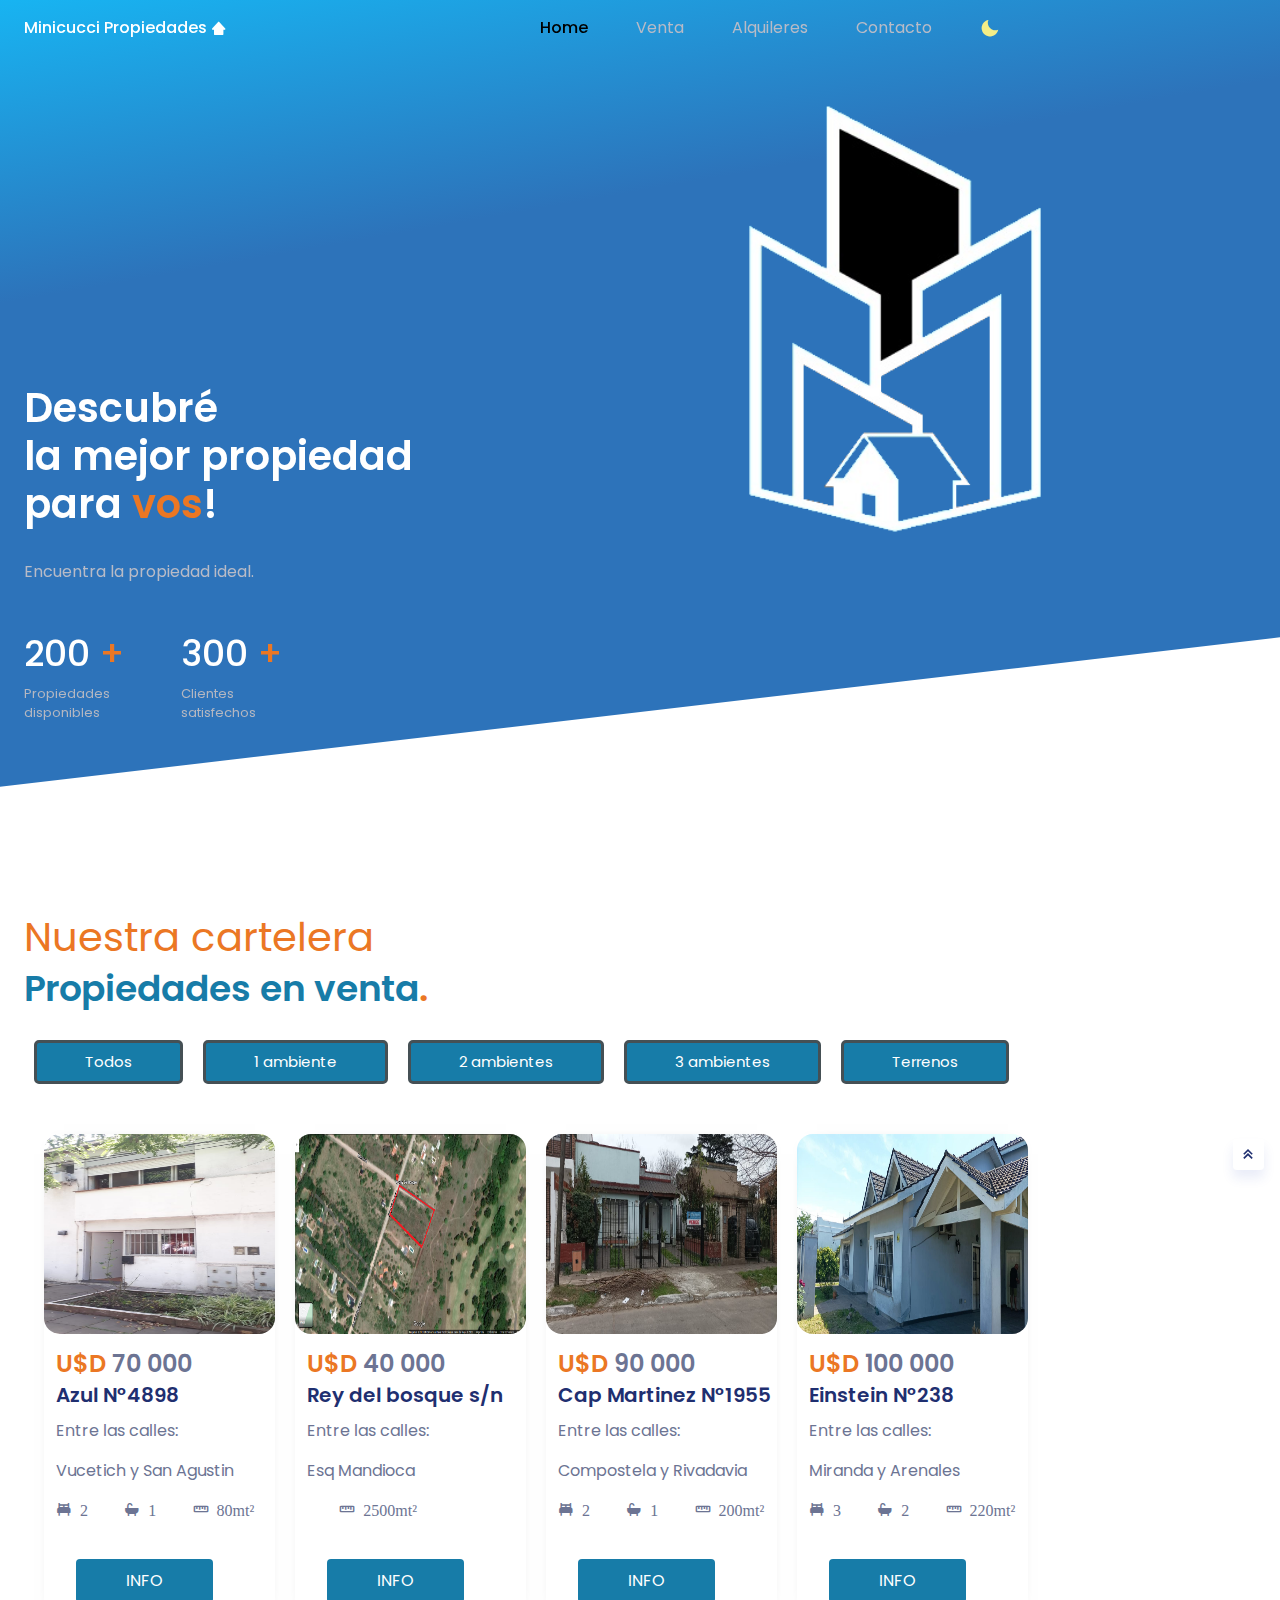
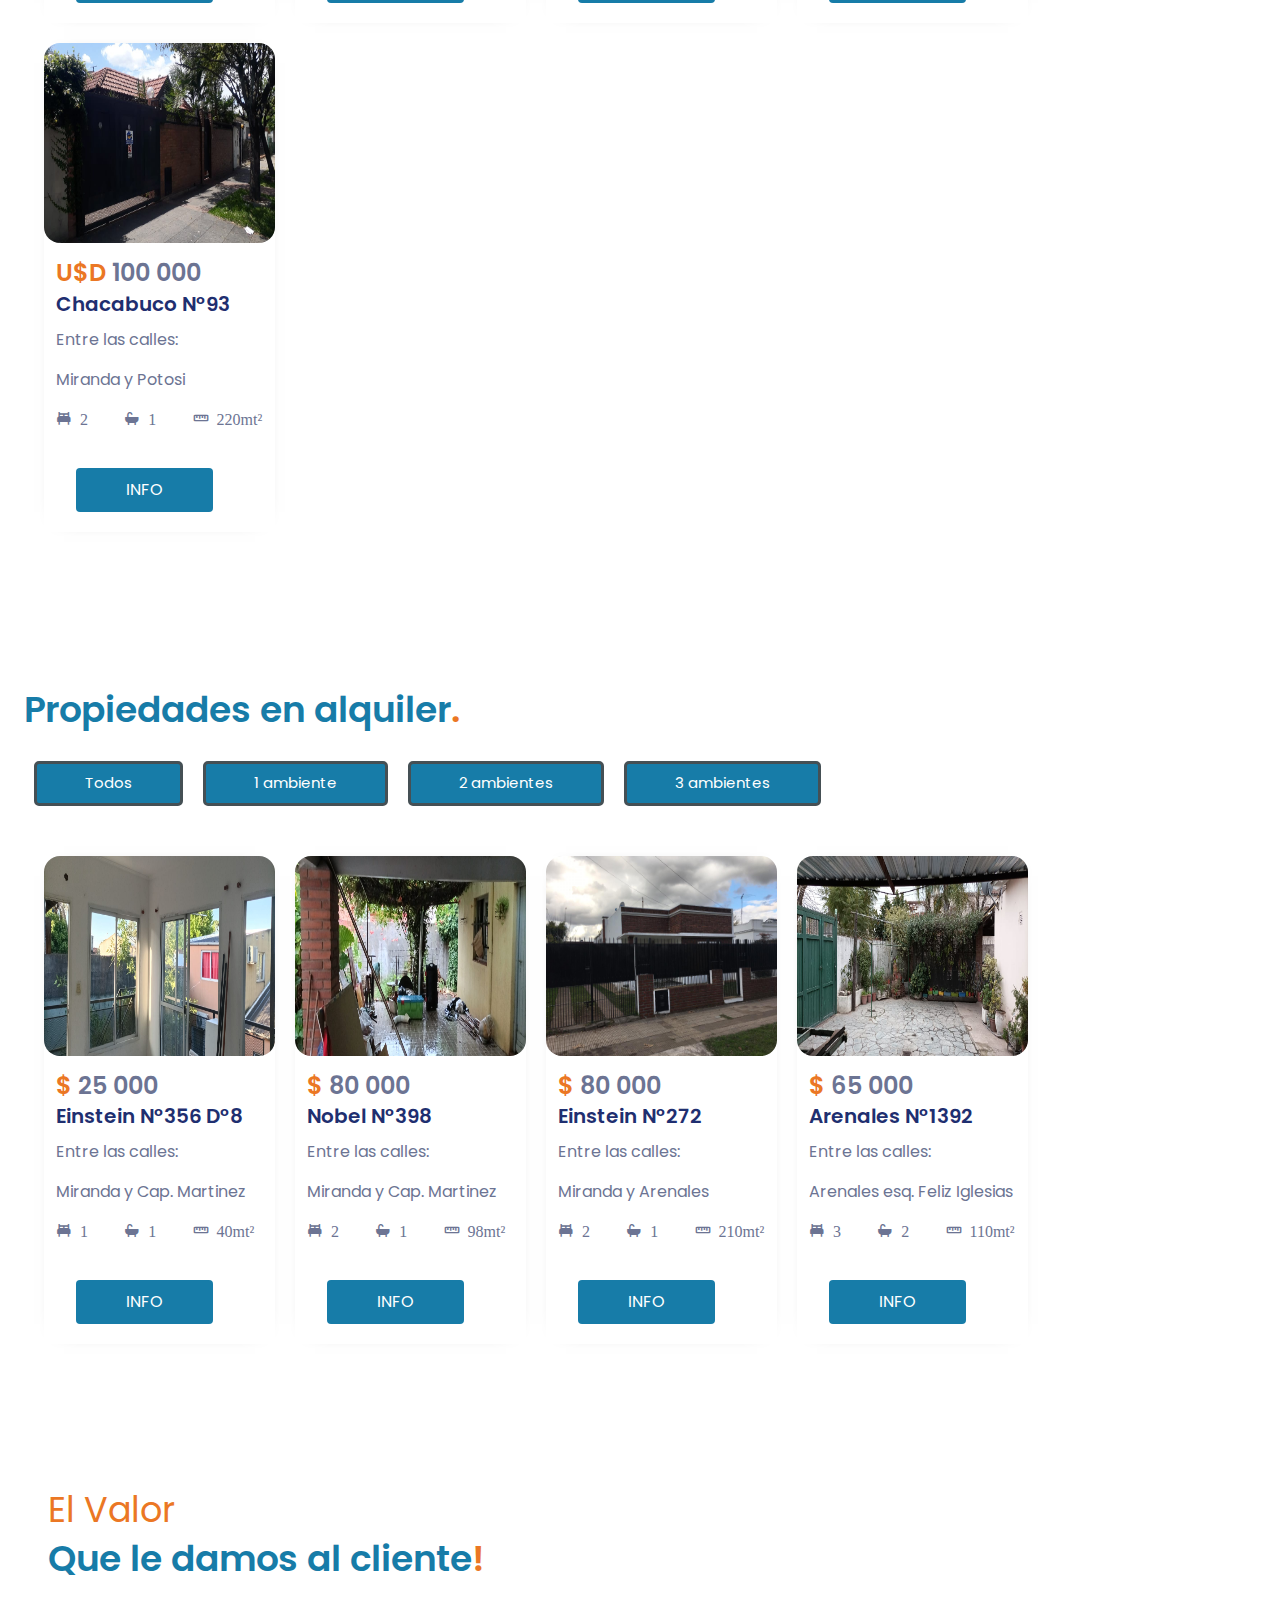
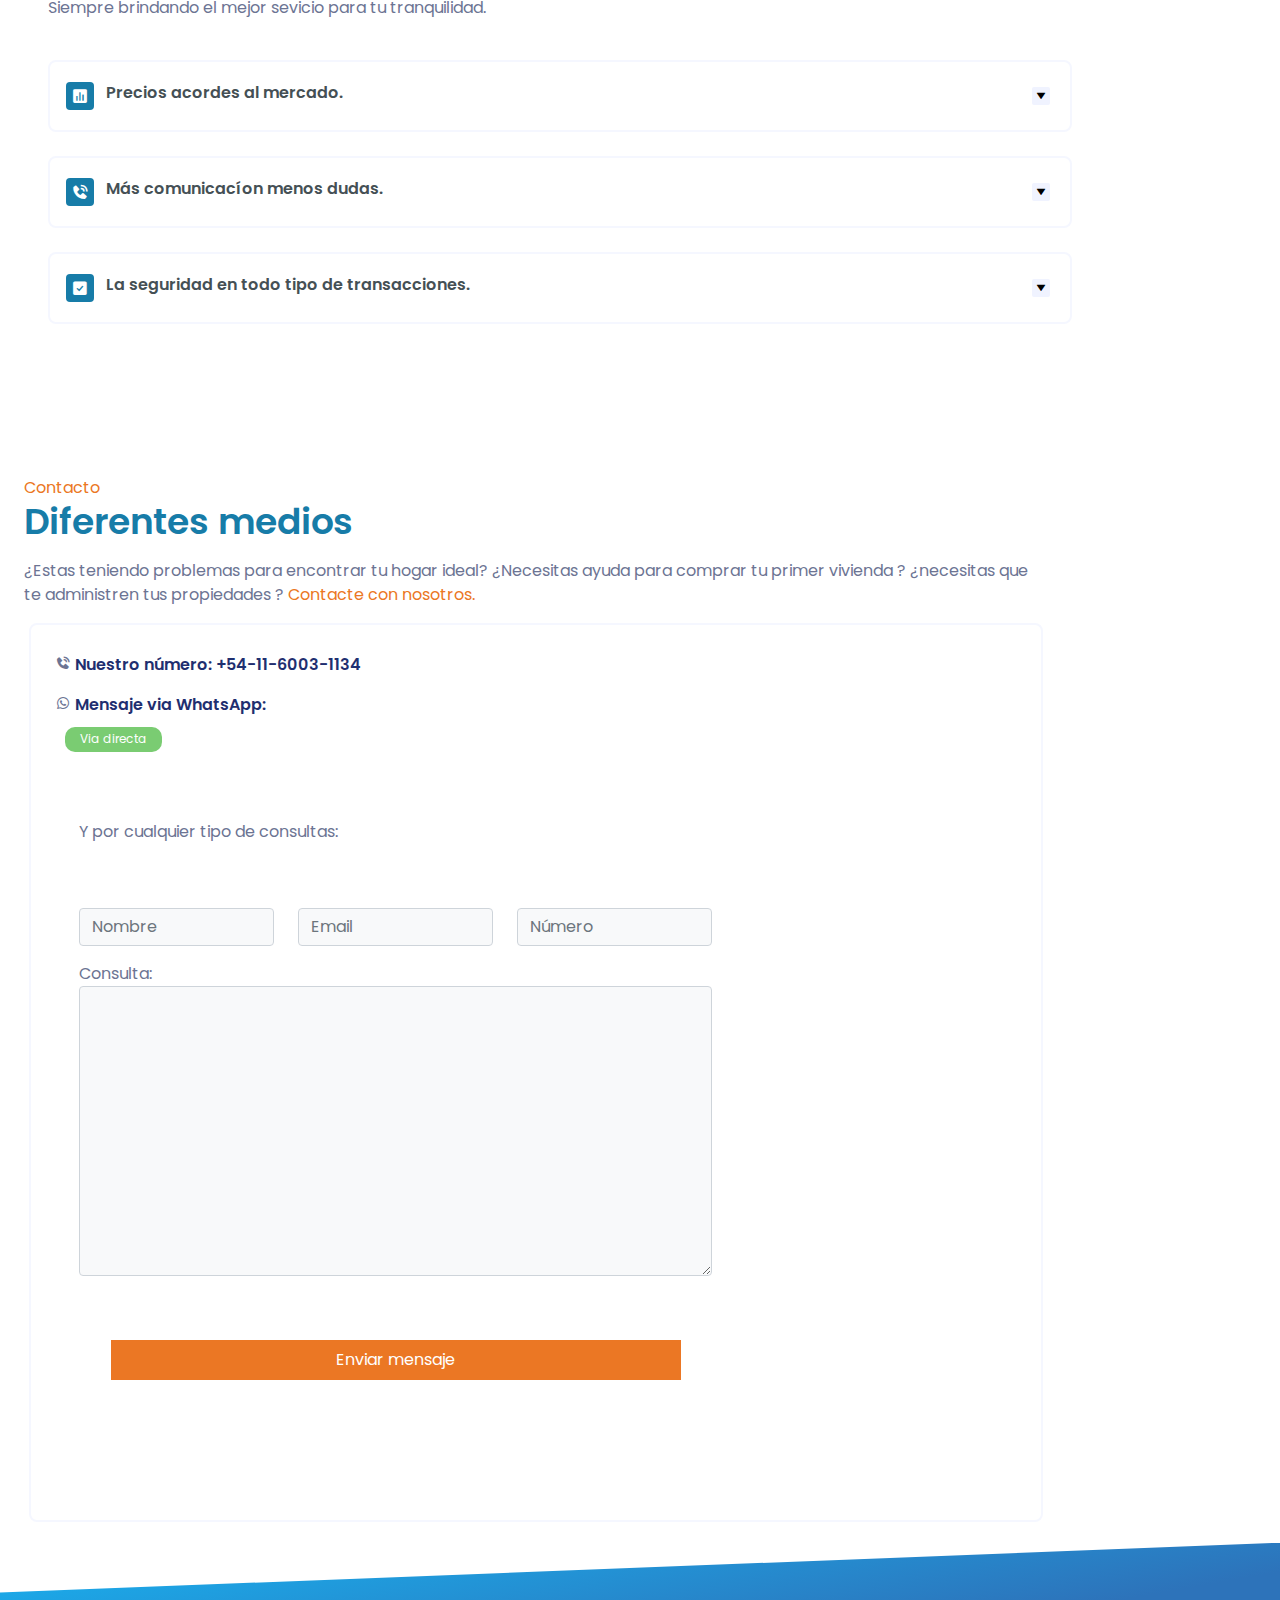
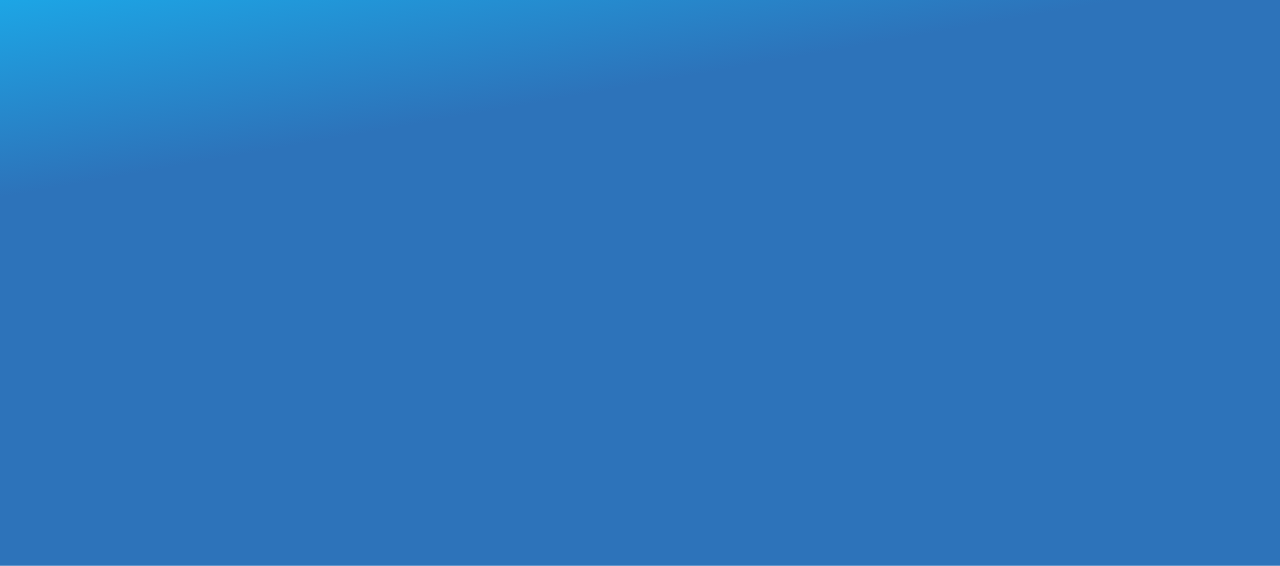
==== commit 1dfe273a: "Update index.html" ====
--- a/Minicucci Prop - WEB/assets/index.html
+++ b/Minicucci Prop - WEB/assets/index.html
@@ -6,7 +6,7 @@
     <meta name="viewport" content="width=device-width, initial-scale=1.0">
     <link href="https://cdn.jsdelivr.net/npm/bootstrap@5.2.0/dist/css/bootstrap.min.css" rel="stylesheet"
         integrity="sha384-gH2yIJqKdNHPEq0n4Mqa/HGKIhSkIHeL5AyhkYV8i59U5AR6csBvApHHNl/vI1Bx" crossorigin="anonymous">
-    <link rel="shortcut icon" href="img/favicon1.png" type="image/x-icon">
+    <link rel="shortcut icon" href="../assets/img/favicon1.png" type="image/x-icon">
     <link href='https://unpkg.com/boxicons@2.1.2/css/boxicons.min.css' rel='stylesheet'>
     <link rel="stylesheet" href="../assets/css/swiper-bundle.min.css">
     <link rel="stylesheet" href="../assets/css/styles.css">
@@ -73,7 +73,7 @@
                     <div class="home__images" style="top: 14,5%; left: 11%">
 
                         <div class="home__imge">
-                            <img src="/img/NEM1.png" width="400px" alt="Minicucccipropiedades">
+                            <img src="../assets/img/NEM1.png" width="400px" alt="Minicucccipropiedades">
                         </div>
                     </div>
                     <h1 class="home__title">
@@ -137,7 +137,7 @@
 
                         <div class="post" data-category="3amb">
 
-                            <img src="/img/Ventas/Carlos duplex/Carlos - frontal.jpeg" class="popular__img"
+                            <img src="../assets/img/Ventas/Carlos duplex/Carlos - frontal.jpeg" class="popular__img"
                                 alt="Azul4898">
 
                             <div class="popular__data">
@@ -162,7 +162,7 @@
 
                         <div class="post" data-category="terrenos">
 
-                            <img src="/img/Ventas/Terreno.png" class="popular__img" alt="">
+                            <img src="../assets/img/Ventas/Terreno.png" class="popular__img" alt="">
 
                             <div class="popular__data">
 
@@ -185,7 +185,7 @@
 
                         <div class="post" data-category="3amb">
 
-                            <img src="/img/Ventas/Casa fd/propiedadfd.jpeg" class="popular__img" alt="">
+                            <img src="../assets/img/Ventas/Casa fd/propiedadfd.jpeg" class="popular__img" alt="">
 
                             <div class="popular__data">
 
@@ -209,7 +209,7 @@
 
                         <div class="post" data-category="3amb">
 
-                            <img src="/img/Ventas/Casa Scicilliano/Casa Einst - frontal.jpeg" class="popular__img"
+                            <img src="../assets/img/Ventas/Casa Scicilliano/Casa Einst - frontal.jpeg" class="popular__img"
                                 alt="Einstein238">
 
                             <div class="popular__data">
@@ -233,7 +233,7 @@
 
                         <div class="post" data-category="3amb">
 
-                            <img src="/img/Ventas/Niqui casa - copia/niqifrente.jpg" class="popular__img"
+                            <img src="../assets/img/Ventas/Niqui casa - copia/niqifrente.jpg" class="popular__img"
                                 alt="Chacabuco93">
 
                             <div class="popular__data">
@@ -282,7 +282,7 @@
 
                         <div class="post" data-category="2amba">
 
-                            <img src="/img/Alquileres/Dept hugo/Frontal.jpeg" class="popular__img" alt="Einstein356">
+                            <img src="../assets/img/Alquileres/Dept hugo/Frontal.jpeg" class="popular__img" alt="Einstein356">
 
                             <div class="popular__data">
 
@@ -305,7 +305,7 @@
 
                         <div class="post" data-category="3amba">
 
-                            <img src="/img/Alquileres/Casa abuelo/Casa abuelo - patio1.jpeg" class="popular__img"
+                            <img src="../assets/img/Alquileres/Casa abuelo/Casa abuelo - patio1.jpeg" class="popular__img"
                                 alt="Nobel398">
 
                             <div class="popular__data">
@@ -331,7 +331,7 @@
 
                         <div class="post" data-category="3amba">
 
-                            <img src="/img/Alquileres/Casa Magda/Frontal.jpeg" class="popular__img" alt="Einstein272">
+                            <img src="../assets/img/Alquileres/Casa Magda/Frontal.jpeg" class="popular__img" alt="Einstein272">
 
                             <div class="popular__data">
 
@@ -355,7 +355,7 @@
 
                         <div class="post" data-category="3amba">
 
-                            <img src="/img/Alquileres/Casa Arenales/casa arenales - frontal.jpeg" class="popular__img"
+                            <img src="../assets/img/Alquileres/Casa Arenales/casa arenales - frontal.jpeg" class="popular__img"
                                 alt="Arenales">
 
                             <div class="popular__data">
@@ -602,13 +602,13 @@
 
 
     <!--=============== SCROLLREVEAL ===============-->
-    <script src="js/scrollreveal.min.js"></script>
+    <script src="../assets/js/scrollreveal.min.js"></script>
 
     <!--=============== SWIPER JS ===============-->
-    <script src="/js/swiper-bundle.min.js"></script>
+    <script src="../assets//js/swiper-bundle.min.js"></script>
 
     <!--=============== MAIN JS ===============-->
-    <script src="js/main.js"></script>
+    <script src="../assets/js/main.js"></script>
 
 </body>
 
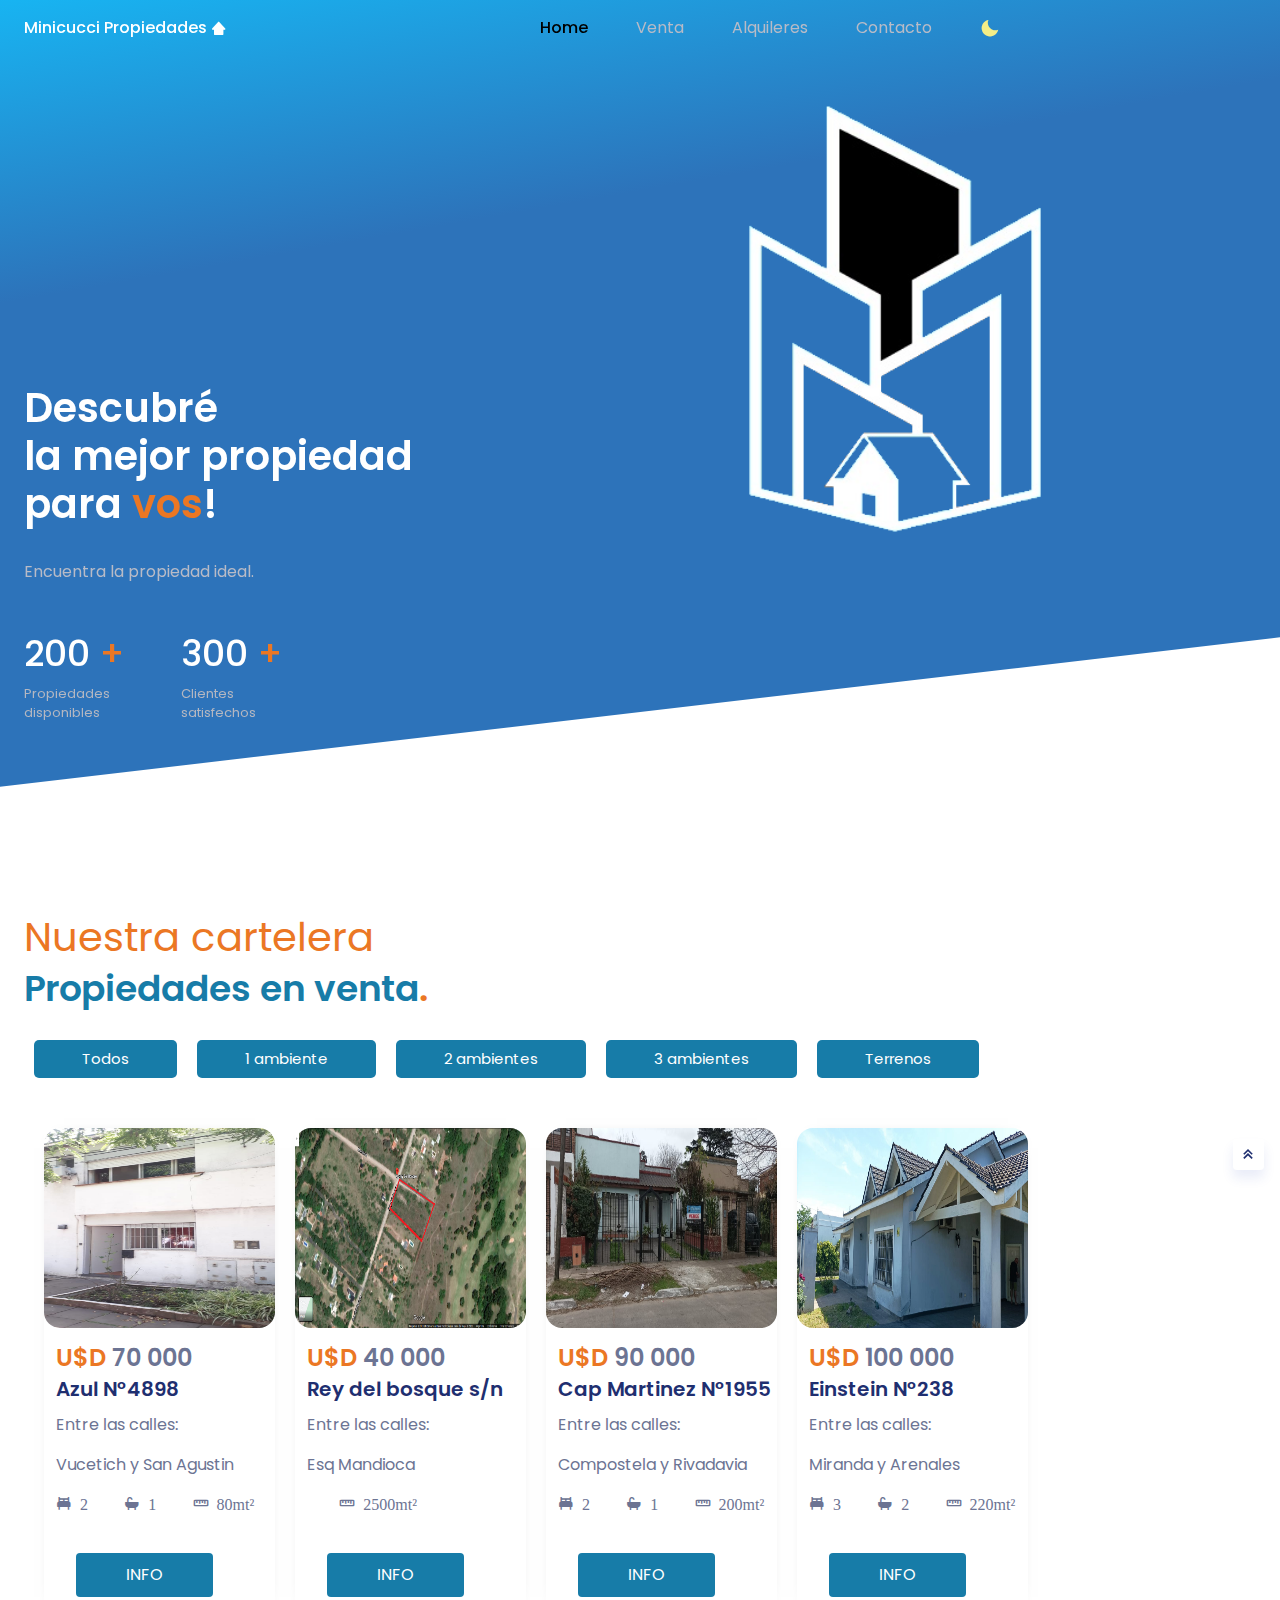
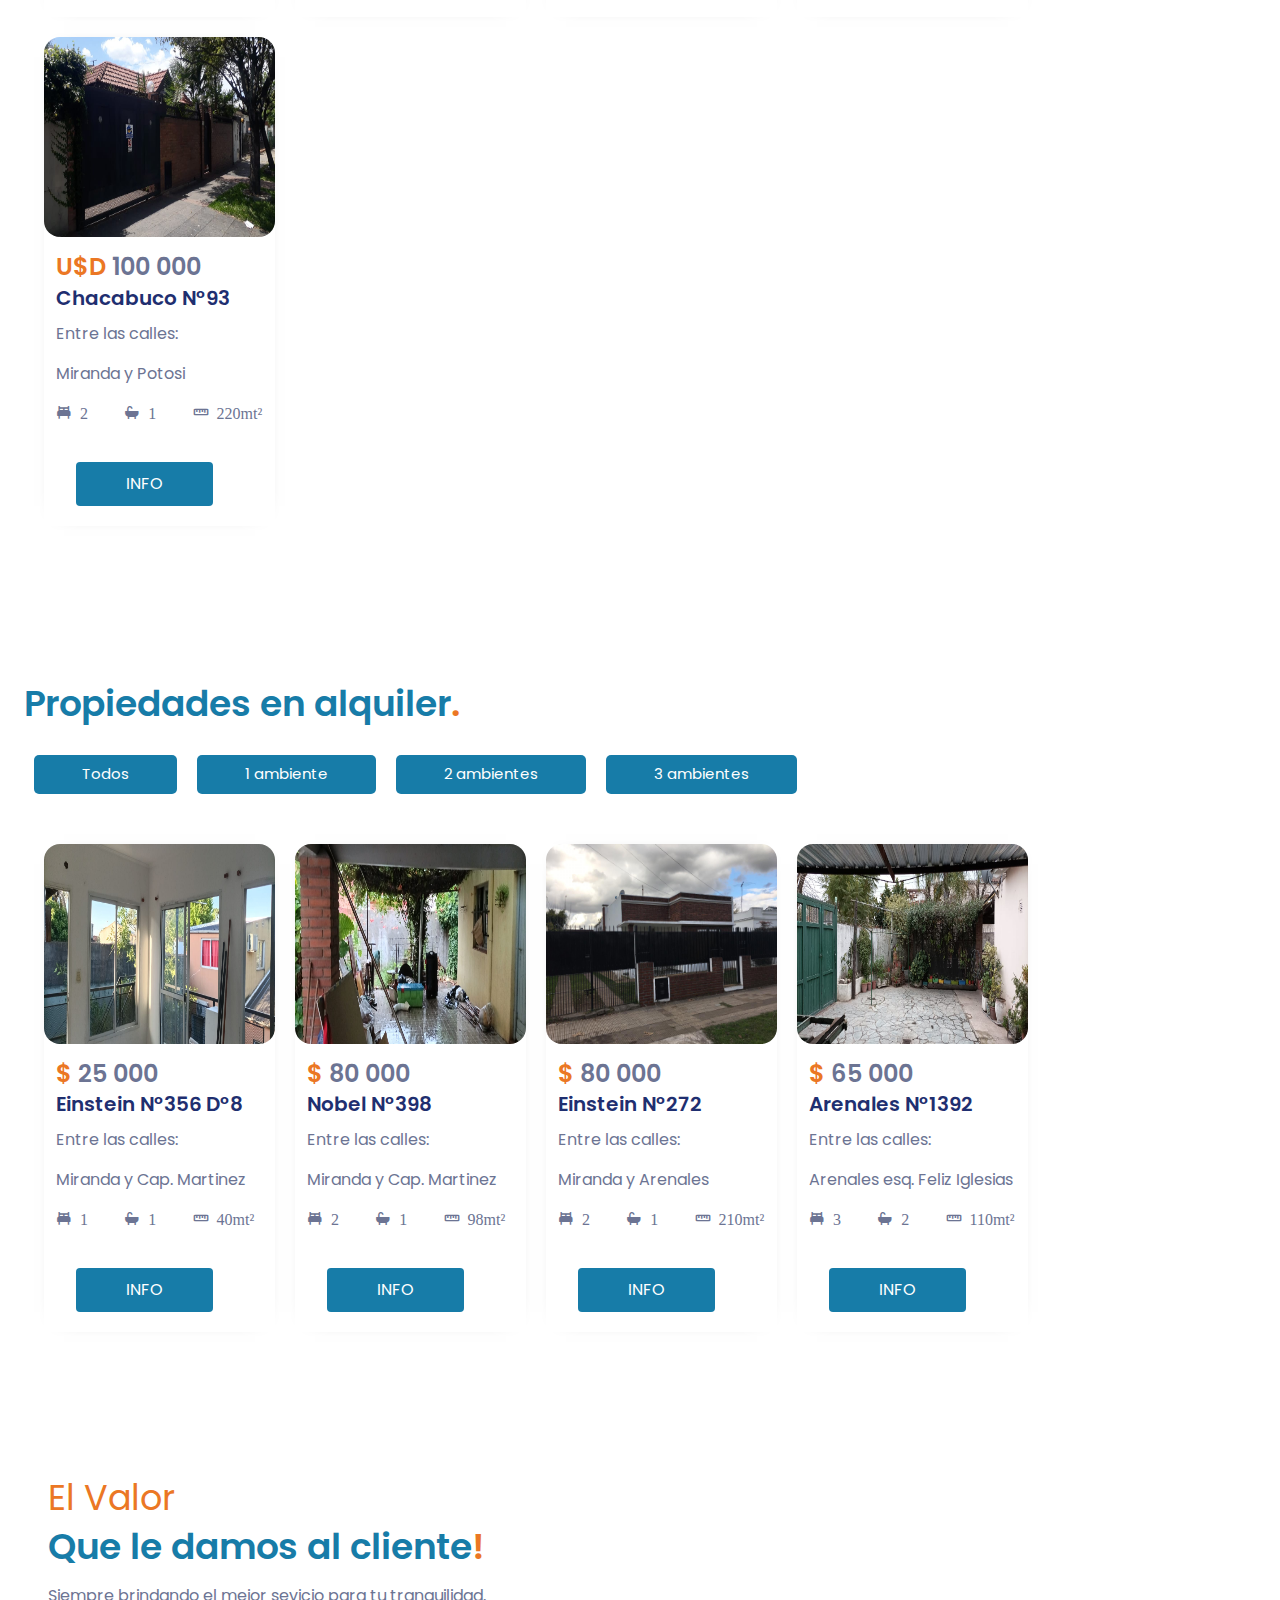
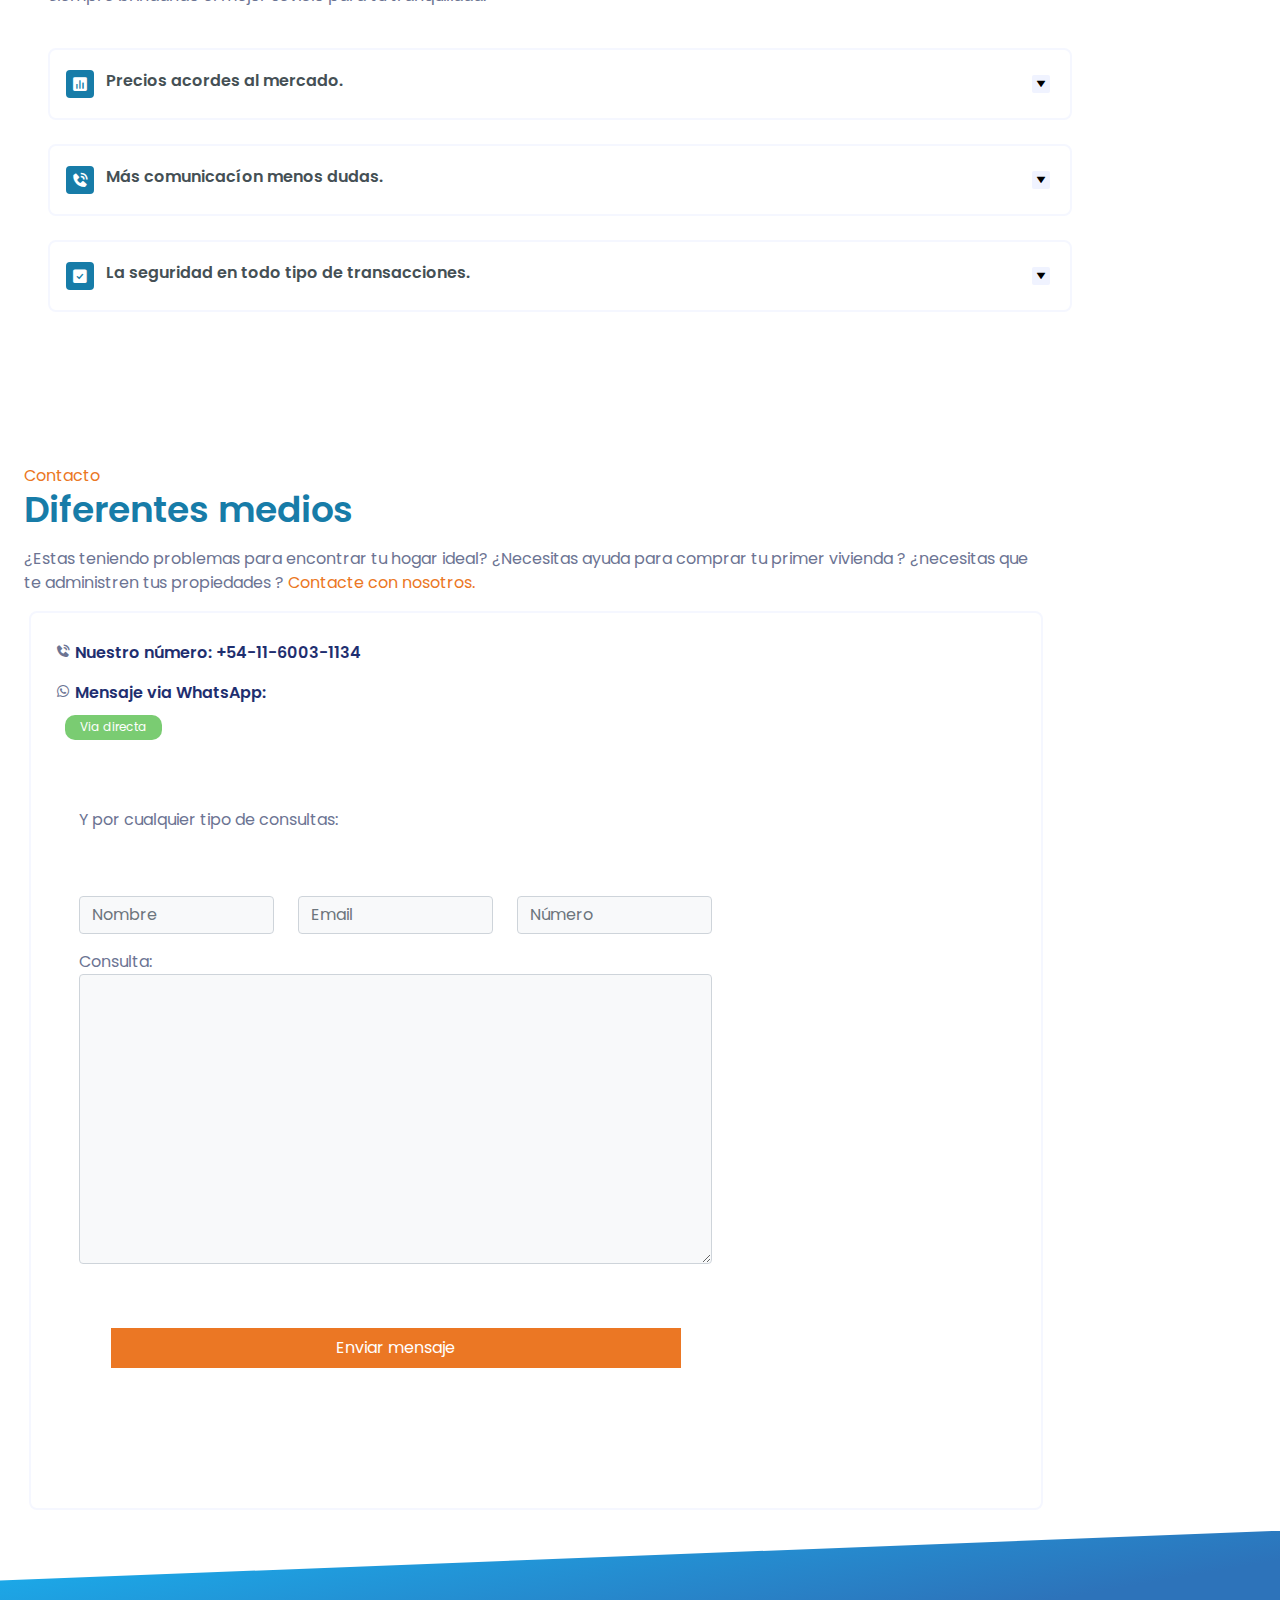
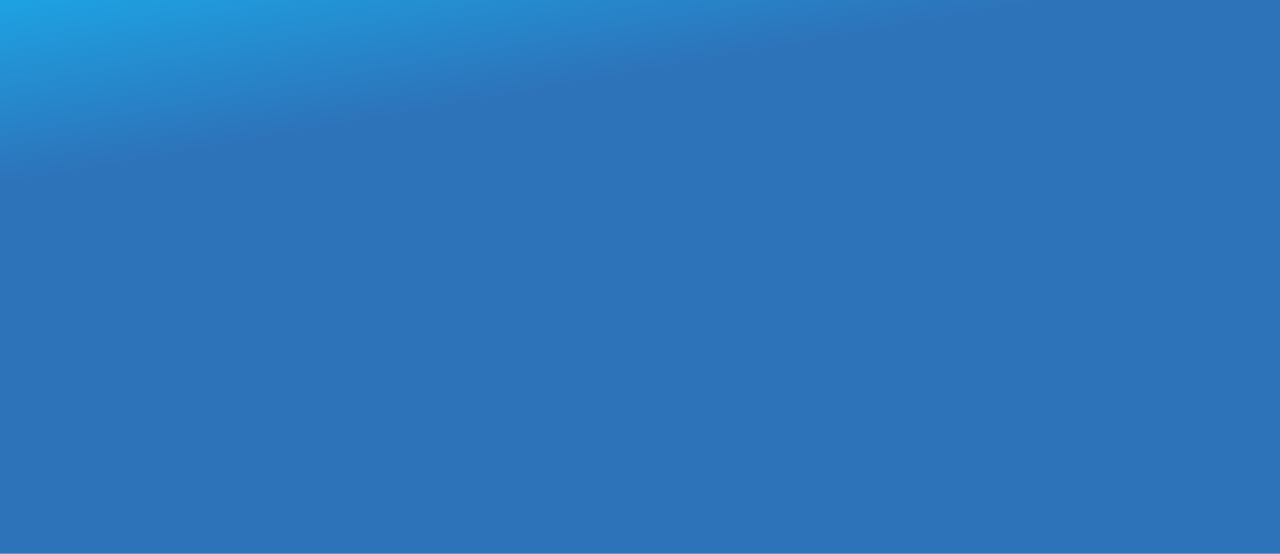
==== commit bfe67a1e: "Update index.html" ====
--- a/Minicucci Prop - WEB/assets/index.html
+++ b/Minicucci Prop - WEB/assets/index.html
@@ -270,7 +270,7 @@
                     <input type="radio" id="2amba" name="categorias" value="2ambientesa">
                     <input type="radio" id="3amba" name="categorias" value="3ambientesa">
 
-                    <div class="alquiler-category">
+                    <div class="venta-category">
                         <label class="btn-label" for="ALL">Todos</label>
                         <label class="btn-label" for="1amba">1 ambiente</label>
                         <label class="btn-label" for="2amba">2 ambientes</label>
--- a/Minicucci Prop - WEB/assets/css/styles.css
+++ b/Minicucci Prop - WEB/assets/css/styles.css
@@ -1533,11 +1533,12 @@
   color: #fff;
   border-radius: 5px;
   cursor: pointer;
-  border: solid #455055;
+  border-radius: 5px;
 }
 
 .venta-category label:hover{
   opacity: 1;
+  box-shadow: 0 8px 24px hsla(228, 66%, 45%, .1);
 }
 
 .alquiler-category{
